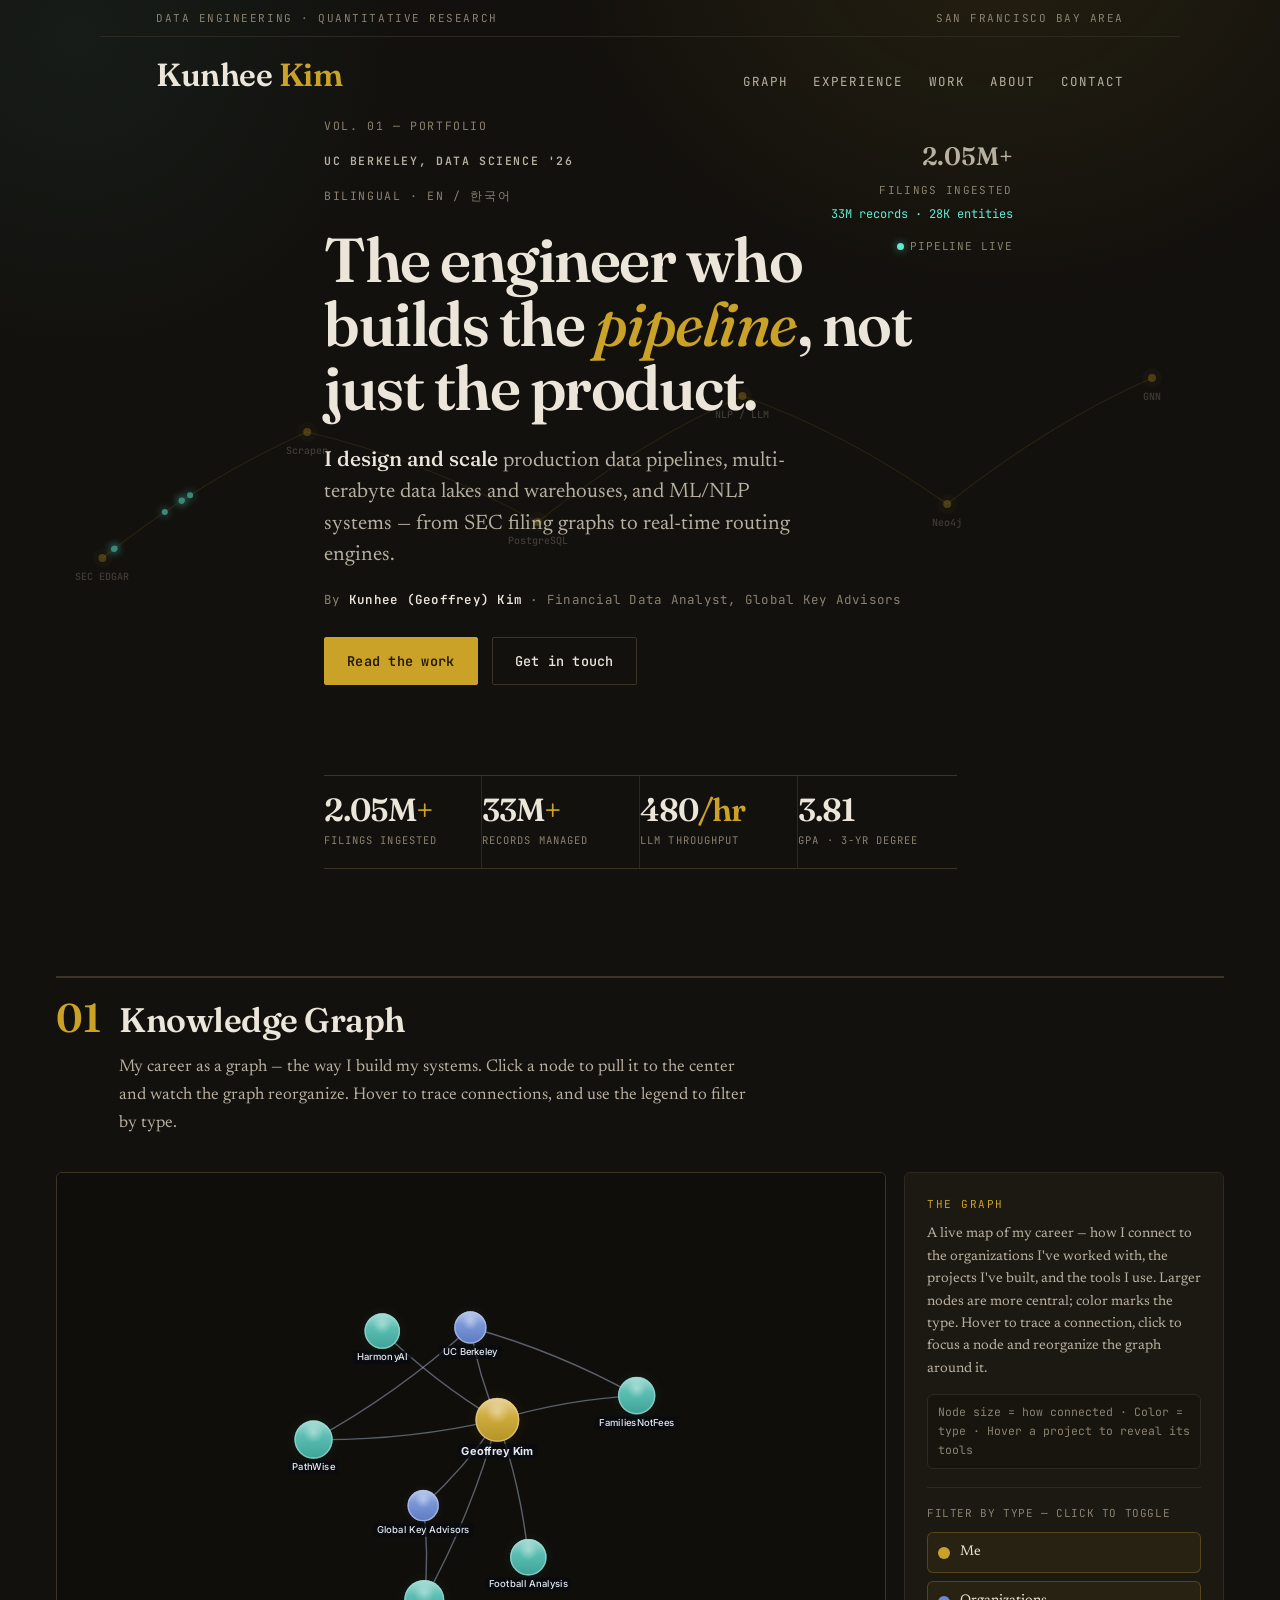
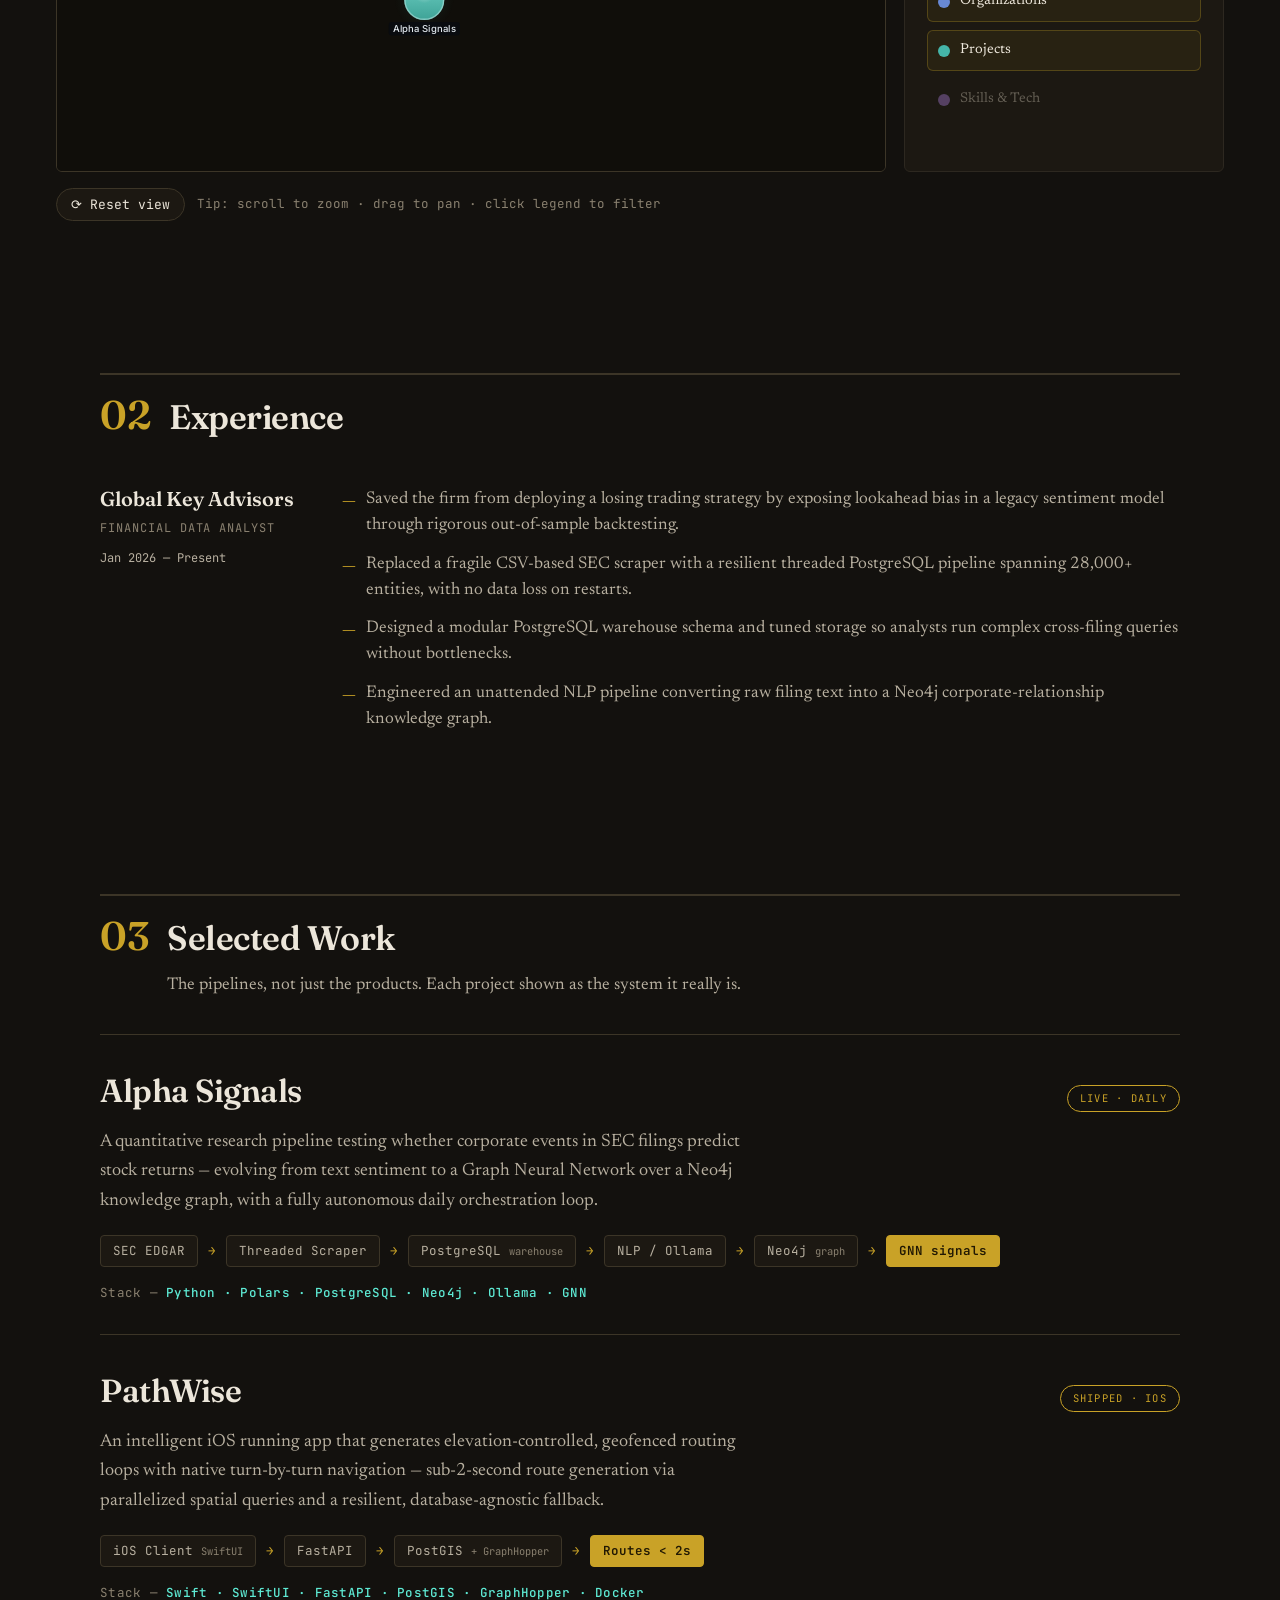
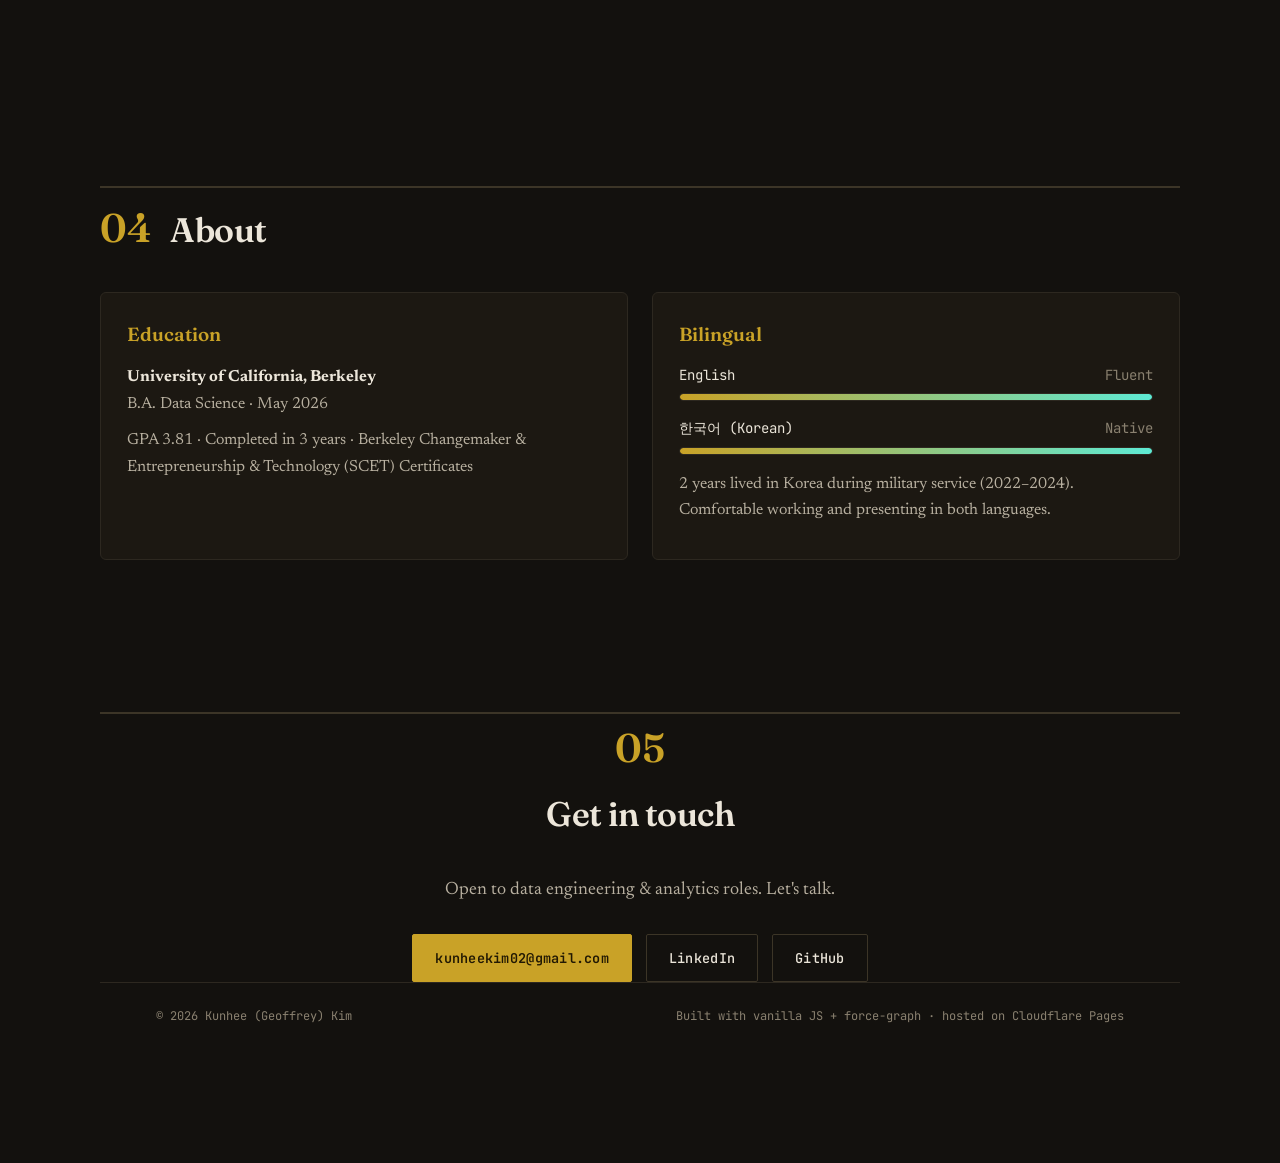
==== website/index.html @ 37deaaec "Fix hero fit, remove language toggle, enrich scroll motion. - Hero now clears the fixed nav (no clip" ====
<!DOCTYPE html>
<html lang="en">
<head>
  <meta charset="UTF-8">
  <meta name="viewport" content="width=device-width, initial-scale=1.0">
  <title>Kunhee (Geoffrey) Kim — Data Engineer</title>
  <meta name="description" content="Kunhee (Geoffrey) Kim — Data engineer building production pipelines, data lakes, warehouses, and ML/NLP systems. UC Berkeley Data Science.">
  <link rel="preconnect" href="https://fonts.googleapis.com">
  <link rel="preconnect" href="https://fonts.gstatic.com" crossorigin>
  <link href="https://fonts.googleapis.com/css2?family=Fraunces:ital,opsz,wght@0,9..144,400;0,9..144,500;0,9..144,600;0,9..144,700;1,9..144,500;1,9..144,600&family=Newsreader:opsz,wght@6..72,400;6..72,500&family=Inter:wght@400;500;600&family=JetBrains+Mono:wght@400;500;600;700&display=swap" rel="stylesheet">
  <link rel="stylesheet" href="styles.css?v=20260629k">
</head>
<body>

  <!-- ===== PRELOADER ===== -->
  <div class="preloader" id="preloader" aria-hidden="true">
    <div class="preloader-mask"></div>
    <div class="preloader-line"></div>
    <div class="preloader-logo">Kunhee <span class="g">Kim</span></div>
  </div>

  <!-- ===== NAV / MASTHEAD ===== -->
  <nav class="nav" id="nav">
    <div class="nav-top">
      <span data-i18n="mh_left">Data Engineering · Quantitative Research</span>
      <span data-i18n="mh_right">San Francisco Bay Area</span>
    </div>
    <div class="nav-mid">
      <a href="#top" class="nav-brand">Kunhee <span class="gold">Kim</span></a>
      <div class="nav-links">
        <a href="#graph">Graph</a>
        <a href="#experience">Experience</a>
        <a href="#projects">Work</a>
        <a href="#about">About</a>
        <a href="#contact">Contact</a>
      </div>
    </div>
  </nav>

  <!-- ===== HERO SPREAD ===== -->
  <header id="top" class="hero-spread">
    <canvas class="hero-canvas" id="pipeline-canvas" aria-hidden="true"></canvas>
    <div class="wrap hero-inner">
      <div class="hero-main">
        <p class="dateline">
          <span data-i18n="dl_vol">Vol. 01 — Portfolio</span>
          <b data-i18n="dl_school">UC Berkeley, Data Science '26</b>
          <span data-i18n="dl_bi">Bilingual · EN / 한국어</span>
        </p>
        <h1 class="headline" data-i18n-html="hero_headline">The engineer who builds the <em>pipeline</em>, not just the product.</h1>
        <p class="lede"><span class="first" data-i18n="lede_first">I design and scale</span> <span data-i18n="lede_rest">production data pipelines, multi-terabyte data lakes and warehouses, and ML/NLP systems — from SEC filing graphs to real-time routing engines.</span></p>
        <p class="byline">By <b>Kunhee (Geoffrey) Kim</b> · <span data-i18n="byline_role">Financial Data Analyst, Global Key Advisors</span></p>
        <div class="hero-cta">
          <a class="btn btn-primary" href="#graph" data-i18n="hero_explore">Read the work</a>
          <a class="btn btn-ghost" href="#contact" data-i18n="hero_contact">Get in touch</a>
        </div>
      </div>

      <aside class="hero-metric" aria-label="Key metric">
        <div class="hero-metric-val"><span class="stat-num" data-count="2050000">0</span><span>+</span></div>
        <div class="hero-metric-label" data-i18n="metric_label">Filings ingested</div>
        <div class="hero-metric-sub" data-i18n="metric_sub">33M records · 28K entities</div>
        <div class="hero-metric-live"><i></i> <span data-i18n="metric_live">Pipeline live</span></div>
      </aside>

      <div class="hero-bottom">
        <div class="figures">
          <div class="fig"><div class="fig-num">2.05M<span class="u">+</span></div><div class="fig-label" data-i18n="fig_filings">Filings ingested</div></div>
          <div class="fig"><div class="fig-num">33M<span class="u">+</span></div><div class="fig-label" data-i18n="fig_records">Records managed</div></div>
          <div class="fig"><div class="fig-num">480<span class="u">/hr</span></div><div class="fig-label" data-i18n="fig_llm">LLM throughput</div></div>
          <div class="fig"><div class="fig-num">3.81</div><div class="fig-label" data-i18n="fig_gpa">GPA · 3-yr degree</div></div>
        </div>
      </div>
    </div>
  </header>

  <!-- ===== KNOWLEDGE GRAPH ===== -->
  <section id="graph" class="graph-section">
    <div class="section-head reveal">
      <span class="section-num">01</span>
      <div>
        <h2 data-i18n="graph_title">Knowledge Graph</h2>
        <p class="section-sub" data-i18n="graph_sub">
          My career as a graph — the way I build my systems. Click a node to pull it to the center
          and watch the graph reorganize. Hover to trace connections, and use the legend to filter by type.
        </p>
      </div>
    </div>

    <div class="graph-wrap">
      <div class="graph-viewport" id="graph-viewport" data-lenis-prevent>
        <canvas id="graph-bg" aria-hidden="true"></canvas>
        <div id="graph-canvas"></div>
        <div id="graph-vignette" aria-hidden="true"></div>
      </div>

      <aside id="graph-panel" class="graph-panel">
        <div class="panel-default">
          <p class="panel-eyebrow" data-i18n="panel_eyebrow">THE GRAPH</p>
          <p class="panel-intro" data-i18n="panel_intro">
            A live map of my career — how I connect to the organizations I've worked with,
            the projects I've built, and the tools I use. Larger nodes are more central;
            color marks the type. Hover to trace a connection, click to focus a node and
            reorganize the graph around it.
          </p>
          <p class="panel-readkey" data-i18n="panel_readkey">Node size = how connected · Color = type · Hover a project to reveal its tools</p>
          <hr class="panel-divider" />
          <p class="legend-label" data-i18n="legend_filter">Filter by type — click to toggle</p>
          <ul class="legend" id="graph-legend">
            <li class="legend-item active" data-group="person" role="button" tabindex="0">
              <span class="dot dot-person"></span><span data-i18n="legend_me">Me</span>
            </li>
            <li class="legend-item active" data-group="org" role="button" tabindex="0">
              <span class="dot dot-org"></span><span data-i18n="legend_org">Organizations</span>
            </li>
            <li class="legend-item active" data-group="project" role="button" tabindex="0">
              <span class="dot dot-project"></span><span data-i18n="legend_project">Projects</span>
            </li>
            <li class="legend-item" data-group="skill" role="button" tabindex="0">
              <span class="dot dot-skill"></span><span data-i18n="legend_skill">Skills &amp; Tech</span>
            </li>
          </ul>
        </div>
        <div class="panel-detail" hidden>
          <span class="panel-tag" id="panel-tag"></span>
          <h3 id="panel-title"></h3>
          <p id="panel-desc"></p>
          <div id="panel-meta" class="panel-meta"></div>
          <div id="panel-links" class="panel-links"></div>
        </div>
      </aside>
    </div>
    <div class="graph-controls">
      <button id="graph-reset" class="chip" data-i18n="graph_reset">⟳ Reset view</button>
      <span class="graph-tip" data-i18n="graph_tip">Tip: scroll to zoom · drag to pan · click legend to filter</span>
    </div>
  </section>

  <!-- ===== EXPERIENCE ===== -->
  <section id="experience" class="section">
    <div class="section-head reveal">
      <span class="section-num">02</span>
      <div><h2 data-i18n="exp_title">Experience</h2></div>
    </div>
    <article class="entry reveal" data-reveal="right">
      <div class="entry-meta">
        <div class="org">Global Key Advisors</div>
        <div class="role" data-i18n="exp_role">Financial Data Analyst</div>
        <div class="date">Jan 2026 — Present</div>
      </div>
      <div class="entry-body">
        <ul>
          <li data-i18n="exp_b1">Saved the firm from deploying a losing trading strategy by exposing lookahead bias in a legacy sentiment model through rigorous out-of-sample backtesting.</li>
          <li data-i18n="exp_b2">Replaced a fragile CSV-based SEC scraper with a resilient threaded PostgreSQL pipeline spanning 28,000+ entities, with no data loss on restarts.</li>
          <li data-i18n="exp_b3">Designed a modular PostgreSQL warehouse schema and tuned storage so analysts run complex cross-filing queries without bottlenecks.</li>
          <li data-i18n="exp_b4">Engineered an unattended NLP pipeline converting raw filing text into a Neo4j corporate-relationship knowledge graph.</li>
        </ul>
      </div>
    </article>
  </section>

  <!-- ===== PROJECTS / DATA ARCHITECTURE ===== -->
  <section id="projects" class="section">
    <div class="section-head reveal">
      <span class="section-num">03</span>
      <div>
        <h2 data-i18n="proj_title">Selected Work</h2>
        <p class="section-sub" data-i18n="proj_sub">The pipelines, not just the products. Each project shown as the system it really is.</p>
      </div>
    </div>

    <article class="proj reveal">
      <div class="proj-top">
        <h3>Alpha Signals</h3>
        <span class="stamp" data-i18n="stamp_alpha">Live · Daily</span>
      </div>
      <p class="proj-blurb" data-i18n="proj_alpha">
        A quantitative research pipeline testing whether corporate events in SEC filings predict
        stock returns — evolving from text sentiment to a Graph Neural Network over a Neo4j
        knowledge graph, with a fully autonomous daily orchestration loop.
      </p>
      <div class="proj-flow" aria-label="Alpha Signals data pipeline">
        <span class="step">SEC EDGAR</span><span class="ar">→</span>
        <span class="step">Threaded Scraper</span><span class="ar">→</span>
        <span class="step">PostgreSQL <small>warehouse</small></span><span class="ar">→</span>
        <span class="step">NLP / Ollama</span><span class="ar">→</span>
        <span class="step">Neo4j <small>graph</small></span><span class="ar">→</span>
        <span class="step out">GNN signals</span>
      </div>
      <p class="proj-tags">Stack — <b>Python · Polars · PostgreSQL · Neo4j · Ollama · GNN</b></p>
    </article>

    <article class="proj reveal">
      <div class="proj-top">
        <h3>PathWise</h3>
        <span class="stamp" data-i18n="stamp_pathwise">Shipped · iOS</span>
      </div>
      <p class="proj-blurb" data-i18n="proj_pathwise">
        An intelligent iOS running app that generates elevation-controlled, geofenced routing
        loops with native turn-by-turn navigation — sub-2-second route generation via parallelized
        spatial queries and a resilient, database-agnostic fallback.
      </p>
      <div class="proj-flow" aria-label="PathWise data pipeline">
        <span class="step">iOS Client <small>SwiftUI</small></span><span class="ar">→</span>
        <span class="step">FastAPI</span><span class="ar">→</span>
        <span class="step">PostGIS <small>+ GraphHopper</small></span><span class="ar">→</span>
        <span class="step out">Routes &lt; 2s</span>
      </div>
      <p class="proj-tags">Stack — <b>Swift · SwiftUI · FastAPI · PostGIS · GraphHopper · Docker</b></p>
    </article>
  </section>

  <!-- ===== ABOUT / EDUCATION / BILINGUAL ===== -->
  <section id="about" class="section">
    <div class="section-head reveal">
      <span class="section-num">04</span>
      <div><h2 data-i18n="about_title">About</h2></div>
    </div>
    <div class="about-grid" data-stagger>
      <div class="about-block reveal" data-reveal="scale">
        <h3 data-i18n="about_edu">Education</h3>
        <p><strong>University of California, Berkeley</strong><br>
        <span data-i18n="about_degree">B.A. Data Science · May 2026</span></p>
        <p class="muted" data-i18n="about_edu_detail">GPA 3.81 · Completed in 3 years · Berkeley Changemaker &amp; Entrepreneurship &amp; Technology (SCET) Certificates</p>
      </div>
      <div class="about-block reveal" data-reveal="scale">
        <h3 data-i18n="about_lang">Bilingual</h3>
        <div class="lang-bars">
          <div class="lang-bar">
            <div class="lang-bar-head"><span>English</span><span class="muted" data-i18n="lang_fluent">Fluent</span></div>
            <div class="bar"><i style="width:100%"></i></div>
          </div>
          <div class="lang-bar">
            <div class="lang-bar-head"><span>한국어 (Korean)</span><span class="muted" data-i18n="lang_native">Native</span></div>
            <div class="bar"><i style="width:100%"></i></div>
          </div>
        </div>
        <p class="muted" data-i18n="about_lang_detail">2 years lived in Korea during military service (2022–2024). Comfortable working and presenting in both languages.</p>
      </div>
    </div>
  </section>

  <!-- ===== CONTACT ===== -->
  <section id="contact" class="section contact">
    <div class="section-head reveal">
      <span class="section-num">05</span>
      <div><h2 data-i18n="contact_title">Get in touch</h2></div>
    </div>
    <p class="contact-line reveal" data-i18n="contact_sub">Open to data engineering &amp; analytics roles. Let's talk.</p>
    <div class="contact-links reveal">
      <a class="btn btn-primary" href="mailto:kunheekim02@gmail.com">kunheekim02@gmail.com</a>
      <a class="btn btn-ghost" href="https://www.linkedin.com/in/kk02/" target="_blank" rel="noopener">LinkedIn</a>
      <a class="btn btn-ghost" href="https://github.com/kheekim02" target="_blank" rel="noopener">GitHub</a>
    </div>
    <footer class="footer">
      <span>© <span id="year"></span> Kunhee (Geoffrey) Kim</span>
      <span class="muted" data-i18n="footer_built">Built with vanilla JS + force-graph · hosted on Cloudflare Pages</span>
    </footer>
  </section>

  <script src="vendor/lenis.min.js?v=20260629k"></script>
  <script src="vendor/force-graph.min.js?v=20260629a"></script>
  <script src="enhance.js?v=20260629k"></script>
  <script src="app.js?v=20260629k"></script>
</body>
</html>
---- website/styles.css ----
/* ============================================================
   Kunhee (Geoffrey) Kim — portfolio
   "Ink on Slate" — warm dark + gold editorial theme
   ============================================================ */
:root {
  --bg: #13110e;            /* warm near-black */
  --bg-soft: #18150f;
  --bg-card: #1c1812;
  --bg-elev: #221d15;
  --border: #2d2820;
  --border-strong: #3c3527;
  --ink: #ece6da;           /* warm off-white */
  --ink-soft: #b8b0a0;
  --muted: #8a8170;
  --gold: #c9a227;          /* primary accent — matches graph "Me" node */
  --gold-soft: #e2bf4d;
  --teal: #5eead4;          /* secondary / data */
  --person: #c9a227;
  --org: #6889d4;
  --project: #45b5a8;
  --skill: #9a72c4;
  --radius: 6px;
  --display: "Fraunces", Georgia, "Times New Roman", serif;
  --serif: "Newsreader", Georgia, serif;
  --sans: "Inter", -apple-system, BlinkMacSystemFont, "Segoe UI", sans-serif;
  --mono: "JetBrains Mono", ui-monospace, SFMono-Regular, Menlo, monospace;
  --ease-out: cubic-bezier(.22, 1, .36, 1);
}

* { box-sizing: border-box; margin: 0; padding: 0; }
html { scroll-behavior: auto; }
body {
  background: var(--bg);
  color: var(--ink);
  font-family: var(--serif);
  font-size: 18px;
  line-height: 1.65;
  -webkit-font-smoothing: antialiased;
  overflow-x: hidden;
}
body::before {
  content: "";
  position: fixed;
  inset: 0;
  z-index: 0;
  pointer-events: none;
  background:
    radial-gradient(60vw 50vw at 78% -8%, rgba(201,162,39,0.10), transparent 60%),
    radial-gradient(46vw 46vw at 6% 4%, rgba(94,234,212,0.05), transparent 60%);
}
a { color: inherit; text-decoration: none; }
.muted { color: var(--muted); }
.gold { color: var(--gold); }
.wrap { position: relative; z-index: 1; max-width: 1080px; margin: 0 auto; padding: 0 clamp(20px, 5vw, 56px); }

/* ===== PRELOADER ===== */
.preloader {
  position: fixed; inset: 0; z-index: 9999;
  display: flex; align-items: center; justify-content: center;
  background: var(--bg);
  transition: visibility .4s, opacity .4s;
}
.preloader.done { visibility: hidden; opacity: 0; pointer-events: none; }
.preloader-mask {
  position: absolute; inset: 0;
  background: var(--bg);
  clip-path: var(--clip, inset(0 0 0 0));
  transition: clip-path 1s var(--ease-out);
}
.preloader-logo {
  position: relative; z-index: 2;
  font-family: var(--display); font-weight: 600;
  font-size: clamp(32px, 6vw, 52px); letter-spacing: -1px;
  opacity: 0; transform: translateY(12px);
  animation: logoIn .7s var(--ease-out) .15s forwards;
}
.preloader-logo .g { color: var(--gold); }
.preloader-line {
  position: absolute; z-index: 1;
  height: 2px; background: linear-gradient(90deg, transparent, var(--gold), transparent);
  width: 0; left: 50%; top: 50%; transform: translate(-50%, -50%);
  animation: lineDraw 1.1s var(--ease-out) .5s forwards;
}
@keyframes logoIn { to { opacity: 1; transform: translateY(0); } }
@keyframes lineDraw { to { width: min(420px, 70vw); } }
.preloader.phase-2 .preloader-mask { --clip: inset(45% 45% 45% 45% round 4px); }
.preloader.phase-3 .preloader-mask { --clip: inset(0 0 100% 0); }

/* ===== NAV / MASTHEAD ===== */
.nav {
  position: fixed; top: 0; left: 0; right: 0; z-index: 100;
  background: transparent;
  border-bottom: 1px solid transparent;
  transition: background .3s, border-color .3s;
}
.nav.scrolled {
  background: rgba(19,17,14,0.88);
  backdrop-filter: blur(12px);
  border-color: var(--border);
}
.nav-top {
  display: flex; align-items: center; justify-content: space-between;
  max-width: 1080px; margin: 0 auto; padding: 9px clamp(20px, 5vw, 56px);
  font-family: var(--mono); font-size: 11px; text-transform: uppercase;
  letter-spacing: 0.14em; color: var(--muted);
  border-bottom: 1px solid var(--border);
}
.nav-mid {
  display: flex; align-items: baseline; justify-content: space-between; gap: 20px;
  max-width: 1080px; margin: 0 auto; padding: 12px clamp(20px, 5vw, 56px);
}
.nav-brand { font-family: var(--display); font-weight: 600; font-size: clamp(22px, 3.5vw, 32px); letter-spacing: -0.5px; }
.nav-brand .gold { color: var(--gold); }
.nav-links { display: flex; gap: clamp(14px, 2vw, 26px); font-family: var(--mono); font-size: 12.5px; text-transform: uppercase; letter-spacing: 0.08em; }
.nav-links a { color: var(--ink-soft); padding-bottom: 2px; border-bottom: 1.5px solid transparent; transition: color .15s, border-color .15s; }
.nav-links a:hover { color: var(--gold); border-color: var(--gold); }
@media (max-width: 720px) { .nav-links, .nav-top { display: none; } }

/* ===== HERO SPREAD (100vh) ===== */
.hero-spread {
  position: relative;
  min-height: 100vh; min-height: 100dvh;
  display: flex; flex-direction: column;
  padding-top: clamp(104px, 13vh, 134px);
  overflow: hidden;
}
.hero-canvas { position: absolute; inset: 0; z-index: 0; opacity: 0.55; pointer-events: none; }
.hero-canvas::after {
  content: ""; position: absolute; inset: 0;
  background: linear-gradient(180deg, rgba(19,17,14,0.30) 0%, rgba(19,17,14,0.85) 72%, var(--bg) 100%);
}
.hero-inner {
  position: relative; z-index: 1;
  flex: 1; display: flex; flex-direction: column;
  padding-bottom: clamp(20px, 3.5vh, 44px);
  will-change: transform, opacity;
}
.hero-main { max-width: 100%; }
.hero-metric {
  position: absolute; top: 0; right: 0; text-align: right; max-width: 42%;
  opacity: 0; transform: translateY(16px);
  animation: heroIn .9s var(--ease-out) 1.4s forwards;
}
.hero-metric-val { font-family: var(--display); font-weight: 600; font-size: clamp(36px, 5vw, 56px); letter-spacing: -2px; line-height: 1; color: var(--gold); }
.hero-metric-val span { font-size: 0.45em; color: var(--ink-soft); letter-spacing: 0; }
.hero-metric-label { font-family: var(--mono); font-size: 11px; text-transform: uppercase; letter-spacing: 0.12em; color: var(--muted); margin-top: 8px; }
.hero-metric-sub { font-family: var(--mono); font-size: 12px; color: var(--teal); margin-top: 6px; }
.hero-metric-live { display: inline-flex; align-items: center; gap: 6px; margin-top: 12px; font-family: var(--mono); font-size: 11px; color: var(--muted); text-transform: uppercase; letter-spacing: 0.08em; }
.hero-metric-live i { width: 7px; height: 7px; border-radius: 50%; background: var(--teal); box-shadow: 0 0 8px rgba(94,234,212,0.6); animation: livePulse 2s ease infinite; }
@keyframes livePulse { 50% { opacity: 0.4; } }
@keyframes heroIn { to { opacity: 1; transform: translateY(0); } }

.dateline { font-family: var(--mono); font-size: 11.5px; text-transform: uppercase; letter-spacing: 0.14em; color: var(--muted); margin-bottom: clamp(14px, 2.4vh, 22px); display: flex; gap: 16px; flex-wrap: wrap; max-width: 56%; opacity: 0; animation: heroIn .8s var(--ease-out) 1.2s forwards; }
.dateline b { color: var(--ink-soft); font-weight: 600; }
.headline { font-family: var(--display); font-weight: 600; font-size: clamp(34px, 5.6vw, 62px); line-height: 1.04; letter-spacing: -1.5px; max-width: 15ch; opacity: 0; transform: translateY(20px); animation: heroIn 1s var(--ease-out) 1.25s forwards; }
.headline em { font-style: italic; color: var(--gold); font-weight: 500; }
.lede { margin-top: clamp(16px, 2.4vh, 26px); font-size: clamp(16px, 1.9vw, 21px); line-height: 1.5; max-width: 40ch; color: var(--ink-soft); opacity: 0; animation: heroIn .9s var(--ease-out) 1.35s forwards; }
.lede .first { font-family: var(--display); font-weight: 500; color: var(--ink); }
.byline { margin-top: clamp(14px, 2vh, 22px); font-family: var(--mono); font-size: 12.5px; color: var(--muted); letter-spacing: 0.02em; opacity: 0; animation: heroIn .8s var(--ease-out) 1.45s forwards; }
.byline b { color: var(--ink); font-weight: 600; }
.hero-cta { display: flex; gap: 14px; margin-top: clamp(18px, 3vh, 30px); flex-wrap: wrap; opacity: 0; animation: heroIn .8s var(--ease-out) 1.55s forwards; }

.btn { font-family: var(--mono); font-size: 13.5px; font-weight: 500; padding: 12px 22px; cursor: pointer; border: 1.5px solid var(--border-strong); transition: transform .2s var(--ease-out), background .18s, border-color .18s, color .18s; display: inline-block; letter-spacing: 0.02em; border-radius: 2px; }
.btn-primary { background: var(--gold); color: #211803; border-color: var(--gold); font-weight: 600; }
.btn-primary:hover { background: var(--gold-soft); border-color: var(--gold-soft); transform: translateY(-2px); }
.btn-ghost { color: var(--ink); }
.btn-ghost:hover { border-color: var(--gold); color: var(--gold); transform: translateY(-2px); }

.hero-bottom { margin-top: auto; padding-top: clamp(20px, 4vh, 40px); opacity: 0; animation: heroIn .9s var(--ease-out) 1.65s forwards; }
.figures { display: grid; grid-template-columns: repeat(4, 1fr); border-top: 1px solid var(--border-strong); border-bottom: 1px solid var(--border-strong); }
.fig { padding: 18px 18px 18px 0; border-right: 1px solid var(--border); }
.fig:last-child { border-right: 0; }
.fig-num { font-family: var(--display); font-weight: 600; font-size: clamp(22px, 3vw, 32px); letter-spacing: -1px; line-height: 1; }
.fig-num .u { color: var(--gold); }
.fig-label { font-family: var(--mono); font-size: 10.5px; text-transform: uppercase; letter-spacing: 0.1em; color: var(--muted); margin-top: 6px; }
@media (max-width: 860px) {
  .hero-metric { position: static; text-align: left; max-width: 100%; margin-top: 18px; }
  .hero-main { order: -1; }
}
@media (max-width: 760px) { .figures { grid-template-columns: 1fr 1fr; } .fig:nth-child(2) { border-right: 0; } .fig { padding-right: 12px; } }
/* Short viewports: guarantee the hero (incl. CTAs) fits without scrolling. */
@media (max-height: 760px) {
  .headline { font-size: clamp(30px, 4.6vw, 46px); }
  .lede { font-size: clamp(15px, 1.6vw, 18px); -webkit-line-clamp: 3; }
  .hero-bottom { display: none; }
}

/* ===== SECTIONS ===== */
.section, .graph-section {
  position: relative; z-index: 1;
  padding: clamp(40px, 6vw, 76px) 0;
  max-width: 1080px; margin: 0 auto;
}
.graph-section { max-width: 1280px; padding-left: clamp(20px, 5vw, 56px); padding-right: clamp(20px, 5vw, 56px); }
.section-head {
  display: grid; grid-template-columns: auto 1fr; gap: 18px; align-items: baseline;
  border-top: 2px solid var(--border-strong); padding-top: 14px; margin-bottom: 34px;
}
.section-num { font-family: var(--display); font-weight: 600; font-size: clamp(28px, 4vw, 40px); color: var(--gold); line-height: 1; }
.section-head h2 { font-family: var(--display); font-weight: 600; font-size: clamp(24px, 4vw, 34px); letter-spacing: -0.5px; }
.section-sub { font-family: var(--serif); color: var(--ink-soft); margin-top: 6px; font-size: 17px; max-width: 640px; }

/* reveal-on-scroll — fade + directional / scale, with optional stagger delay */
.reveal {
  opacity: 0; transform: translateY(30px);
  transition: opacity .85s var(--ease-out), transform .85s var(--ease-out);
  transition-delay: var(--reveal-delay, 0s);
  will-change: opacity, transform;
}
.reveal[data-reveal="left"]  { transform: translateX(-46px); }
.reveal[data-reveal="right"] { transform: translateX(46px); }
.reveal[data-reveal="scale"] { transform: scale(.9); }
.reveal[data-reveal="up"]    { transform: translateY(44px); }
.reveal.visible { opacity: 1; transform: none; }
@media (prefers-reduced-motion: reduce) {
  .reveal { opacity: 1 !important; transform: none !important; }
}

/* ===== GRAPH ===== */
.graph-wrap { display: grid; grid-template-columns: 1fr 320px; gap: 18px; height: 600px; }
.graph-viewport { position: relative; border: 1px solid var(--border-strong); border-radius: var(--radius); overflow: hidden; height: 100%; min-height: 0; }
#graph-bg {
  position: absolute; inset: 0; width: 100%; height: 100%;
  pointer-events: none; z-index: 0;
  background-image: radial-gradient(rgba(201,162,39,0.06) 1px, transparent 1px);
  background-size: 26px 26px;
}
#graph-canvas { position: relative; z-index: 1; background: #100e0a; border: none; border-radius: 0; overflow: hidden; cursor: grab; height: 100%; }
#graph-vignette {
  position: absolute; inset: 0; pointer-events: none; z-index: 2; opacity: 0;
  transition: opacity 0.5s ease;
  background: radial-gradient(ellipse 90% 80% at 50% 50%, transparent 50%, rgba(0,0,0,0.4) 100%);
}
.graph-viewport.is-focused #graph-vignette { opacity: 1; }
#graph-canvas:active { cursor: grabbing; }
.graph-panel { background: var(--bg-card); border: 1px solid var(--border); border-radius: var(--radius); padding: 22px; overflow-y: auto; }
.panel-eyebrow { font-family: var(--mono); font-size: 11px; letter-spacing: 1.5px; color: var(--gold); margin-bottom: 10px; }
.panel-intro { font-size: 14px; line-height: 1.6; color: var(--ink-soft); margin-bottom: 14px; }
.panel-readkey { font-family: var(--mono); font-size: 11.5px; color: var(--muted); padding: 8px 10px; background: var(--bg-soft); border: 1px solid var(--border); border-radius: 6px; margin-bottom: 18px; }
.panel-divider { border: 0; border-top: 1px solid var(--border); margin: 16px 0; }
.legend-label { font-family: var(--mono); font-size: 11px; color: var(--muted); text-transform: uppercase; letter-spacing: 0.6px; margin-bottom: 10px; }
.legend { list-style: none; display: flex; flex-direction: column; gap: 8px; }
.legend-item { display: flex; align-items: center; gap: 10px; font-size: 14px; color: var(--ink-soft); padding: 8px 10px; border-radius: 6px; border: 1px solid transparent; cursor: pointer; transition: background .15s, border-color .15s, opacity .15s; user-select: none; }
.legend-item:hover { background: var(--bg-soft); border-color: var(--border); }
.legend-item.active { color: var(--ink); background: rgba(201,162,39,0.07); border-color: rgba(201,162,39,0.28); }
.legend-item:not(.active) { opacity: 0.45; }
.legend-item:focus-visible { outline: 2px solid var(--gold); outline-offset: 2px; }
.dot { width: 12px; height: 12px; border-radius: 50%; flex: none; }
.dot-person { background: var(--person); }
.dot-org { background: var(--org); }
.dot-project { background: var(--project); }
.dot-skill { background: var(--skill); }

.panel-tag { font-family: var(--mono); font-size: 11px; text-transform: uppercase; letter-spacing: 1px; padding: 3px 10px; border-radius: 999px; display: inline-block; margin-bottom: 12px; }
.panel-detail h3 { font-family: var(--display); font-weight: 600; font-size: 22px; margin-bottom: 10px; }
.panel-detail p { color: var(--ink-soft); font-size: 14.5px; }
.panel-meta { margin-top: 14px; display: flex; flex-wrap: wrap; gap: 6px; }
.panel-meta span { font-family: var(--mono); font-size: 12px; background: var(--bg-soft); border: 1px solid var(--border); padding: 4px 9px; border-radius: 5px; color: var(--gold); }
.panel-links { margin-top: 16px; }
.panel-links a { color: var(--teal); font-family: var(--mono); font-size: 13px; }

.graph-controls { display: flex; align-items: center; gap: 12px; margin-top: 16px; flex-wrap: wrap; }
.chip { font-family: var(--mono); font-size: 13px; background: var(--bg-card); border: 1px solid var(--border-strong); color: var(--ink); padding: 7px 14px; border-radius: 999px; cursor: pointer; transition: border-color .18s, background .18s; }
.chip:hover { border-color: var(--gold); }
.graph-tip { font-size: 12.5px; color: var(--muted); font-family: var(--mono); flex: 1; min-width: 200px; }
.graph-fallback { display: flex; flex-direction: column; align-items: center; justify-content: center; height: 100%; gap: 6px; text-align: center; padding: 24px; color: var(--muted); font-size: 14px; }
@media (max-width: 820px) {
  .graph-wrap { grid-template-columns: 1fr; height: auto; }
  .graph-viewport, #graph-canvas { height: 440px; }
  .graph-panel { max-height: 300px; }
}

/* ===== EXPERIENCE ===== */
.entry { display: grid; grid-template-columns: 210px 1fr; gap: 32px; padding: 8px 0; }
.entry-meta .org { font-family: var(--display); font-weight: 600; font-size: 20px; line-height: 1.2; }
.entry-meta .role { font-family: var(--mono); font-size: 12px; color: var(--muted); text-transform: uppercase; letter-spacing: 0.08em; margin-top: 8px; }
.entry-meta .date { font-family: var(--mono); font-size: 12px; color: var(--ink-soft); margin-top: 10px; }
.entry-body ul { list-style: none; display: flex; flex-direction: column; gap: 12px; }
.entry-body li { position: relative; padding-left: 24px; color: var(--ink-soft); font-size: 17px; line-height: 1.55; }
.entry-body li::before { content: "—"; position: absolute; left: 0; color: var(--gold); font-family: var(--display); }
@media (max-width: 720px) { .entry { grid-template-columns: 1fr; gap: 14px; } }

/* ===== PROJECTS ===== */
.proj { border-top: 1px solid var(--border-strong); padding: 30px 0; }
.proj-top { display: grid; grid-template-columns: 1fr auto; gap: 16px; align-items: baseline; }
.proj-top h3 { font-family: var(--display); font-weight: 600; font-size: clamp(24px, 3.5vw, 32px); letter-spacing: -0.5px; }
.stamp { font-family: var(--mono); font-size: 10.5px; text-transform: uppercase; letter-spacing: 0.12em; color: var(--gold); border: 1px solid var(--gold); border-radius: 999px; padding: 4px 12px; white-space: nowrap; }
.proj-blurb { font-size: 18px; color: var(--ink-soft); max-width: 64ch; margin-top: 10px; }
.proj-flow { font-family: var(--mono); font-size: 12.5px; color: var(--ink-soft); margin-top: 18px; display: flex; flex-wrap: wrap; align-items: center; gap: 10px; }
.proj-flow .step { background: var(--bg-card); border: 1px solid var(--border-strong); padding: 7px 12px; border-radius: 4px; line-height: 1.3; transition: border-color .2s, transform .2s var(--ease-out); }
.proj-flow .step:hover { border-color: var(--gold); transform: translateY(-2px); }
.proj-flow .step small { color: var(--muted); }
.proj-flow .step.out { background: var(--gold); color: #211803; border-color: var(--gold); font-weight: 600; }
.proj-flow .step.out small { color: #4a3a10; }
.proj-flow .ar { color: var(--gold); }
.proj-tags { margin-top: 16px; font-family: var(--mono); font-size: 12.5px; color: var(--muted); letter-spacing: 0.02em; }
.proj-tags b { color: var(--teal); font-weight: 500; }

/* ===== ABOUT ===== */
.about-grid { display: grid; grid-template-columns: 1fr 1fr; gap: 24px; }
.about-block { background: var(--bg-card); border: 1px solid var(--border); border-radius: var(--radius); padding: 26px; }
.about-block h3 { font-family: var(--display); font-weight: 600; font-size: 19px; margin-bottom: 14px; color: var(--gold); }
.about-block p { margin-bottom: 10px; color: var(--ink-soft); font-size: 16px; }
.about-block p strong { color: var(--ink); }
.lang-bars { display: flex; flex-direction: column; gap: 16px; margin-bottom: 16px; }
.lang-bar-head { display: flex; justify-content: space-between; font-size: 14px; margin-bottom: 6px; font-family: var(--mono); }
.bar { height: 8px; background: var(--bg-soft); border-radius: 999px; overflow: hidden; border: 1px solid var(--border); }
.bar i { display: block; height: 100%; background: linear-gradient(90deg, var(--gold), var(--teal)); border-radius: 999px; }
@media (max-width: 680px) { .about-grid { grid-template-columns: 1fr; } }

/* ===== CONTACT ===== */
.contact { text-align: center; }
.contact .section-head { grid-template-columns: 1fr; justify-items: center; text-align: center; }
.contact .section-head h2 { justify-content: center; display: flex; gap: 14px; }
.contact-line { color: var(--ink-soft); margin: 8px 0 28px; font-size: 18px; }
.contact-links { display: flex; gap: 14px; justify-content: center; flex-wrap: wrap; }
.footer { max-width: 1080px; margin: 0 auto; padding: 24px clamp(20px, 5vw, 56px) 60px; border-top: 1px solid var(--border); display: flex; justify-content: space-between; gap: 12px; flex-wrap: wrap; font-family: var(--mono); font-size: 12px; color: var(--muted); }

@media (prefers-reduced-motion: reduce) {
  .preloader { display: none !important; }
  .nav { transform: none !important; }
  .headline, .lede, .byline, .dateline, .hero-cta, .hero-metric, .hero-bottom, .reveal {
    opacity: 1 !important; transform: none !important; animation: none !important;
  }
}
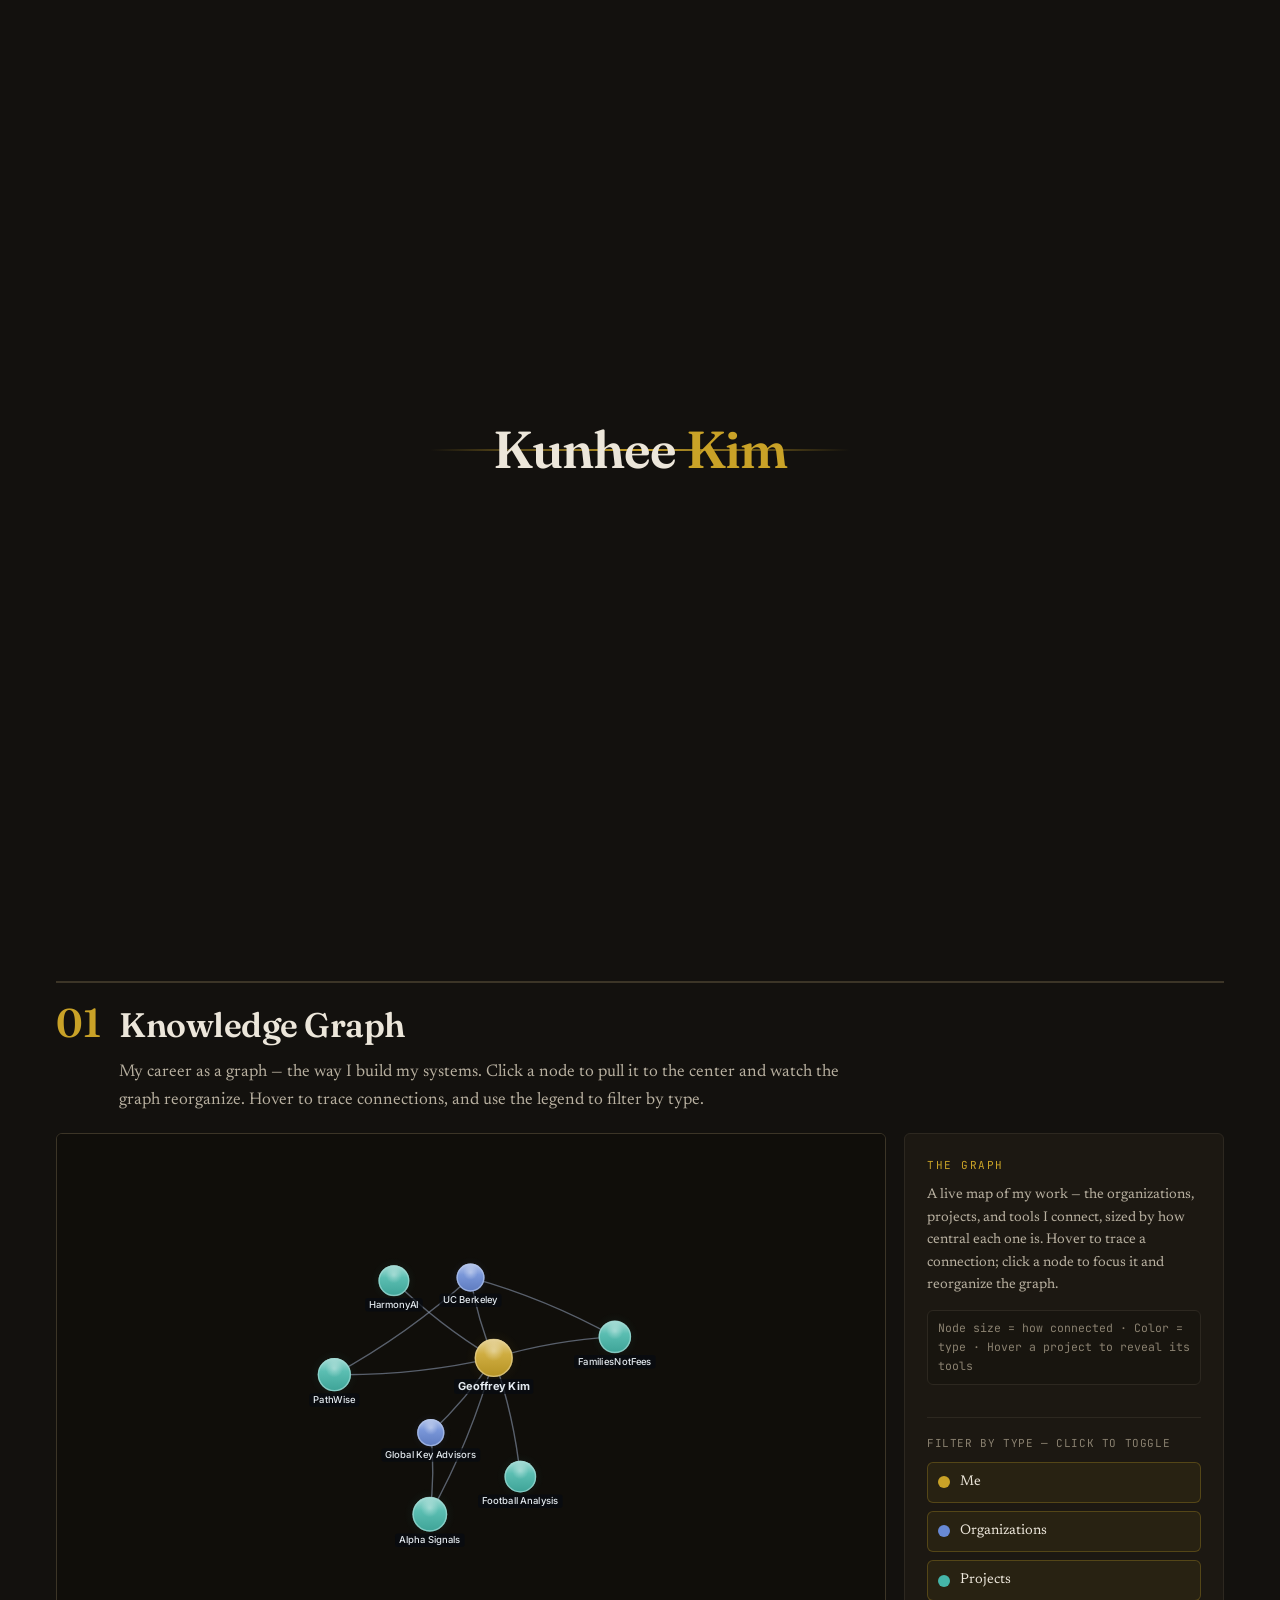
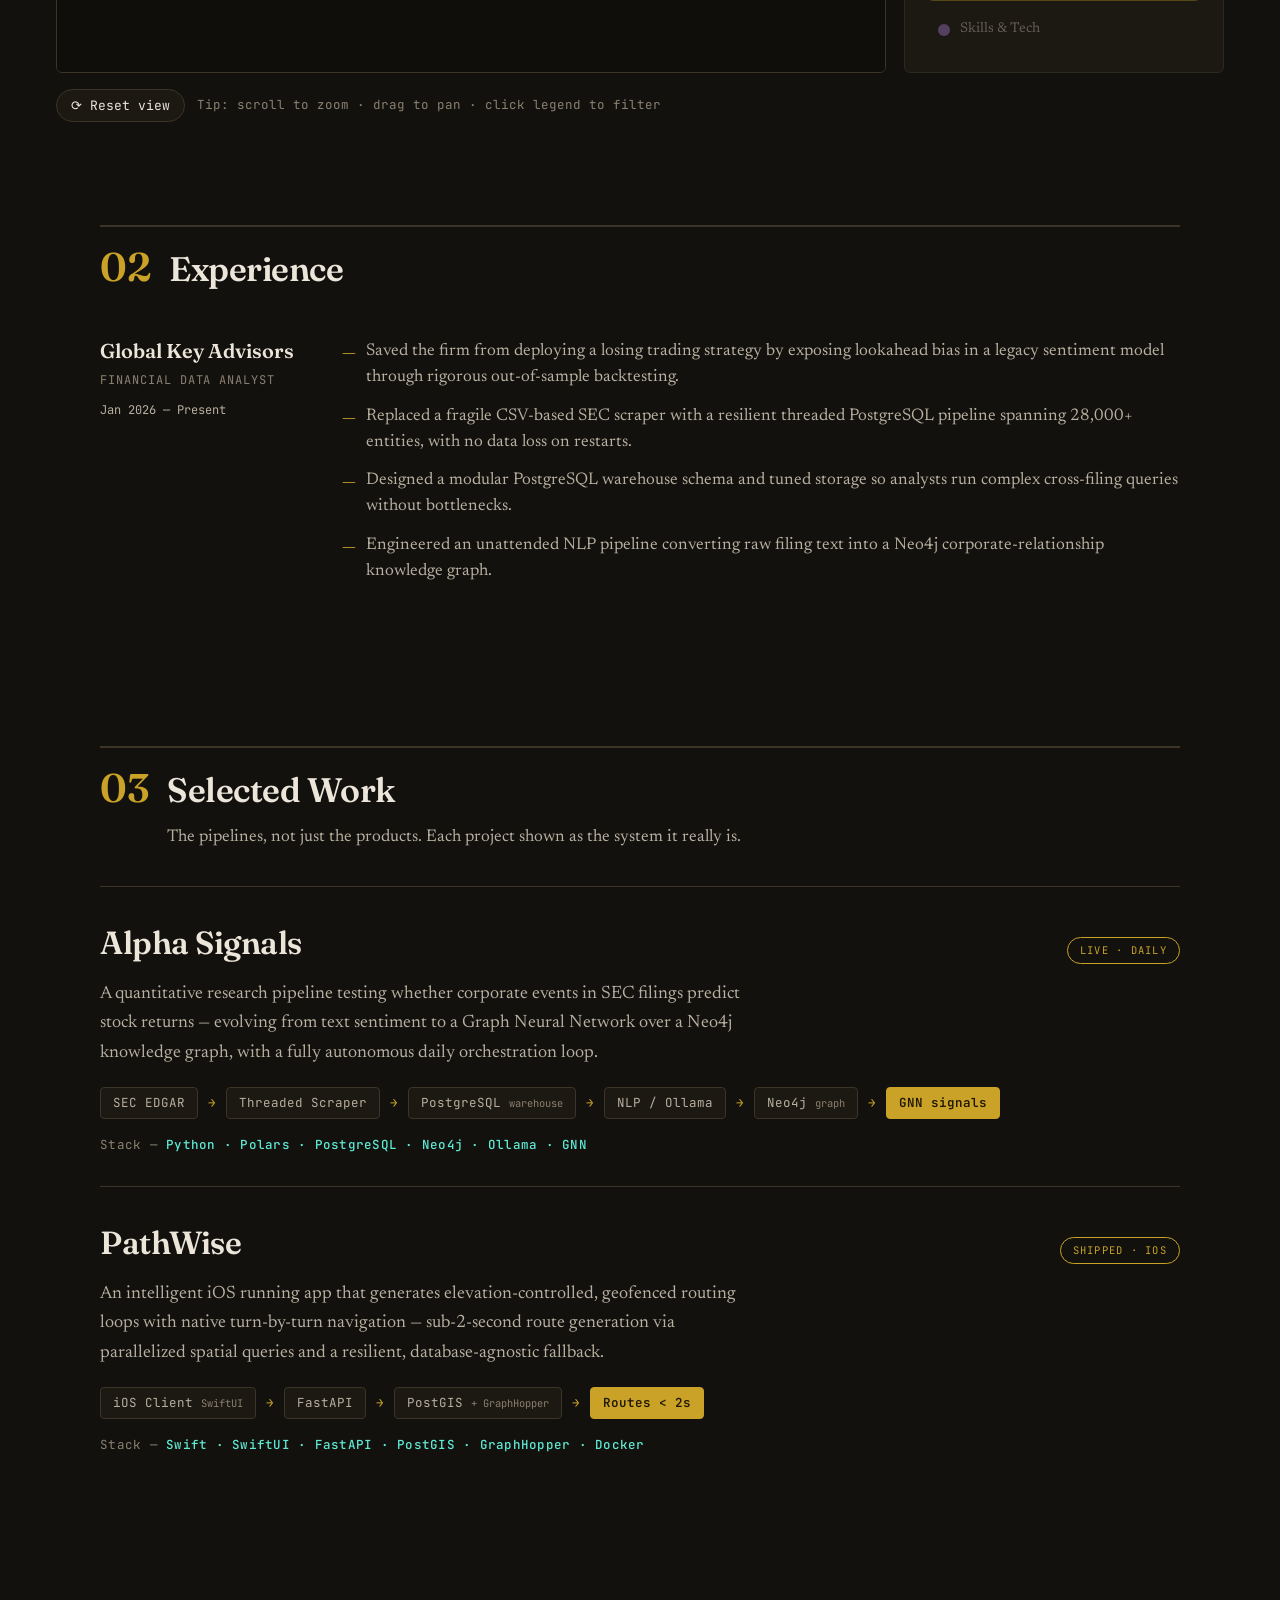
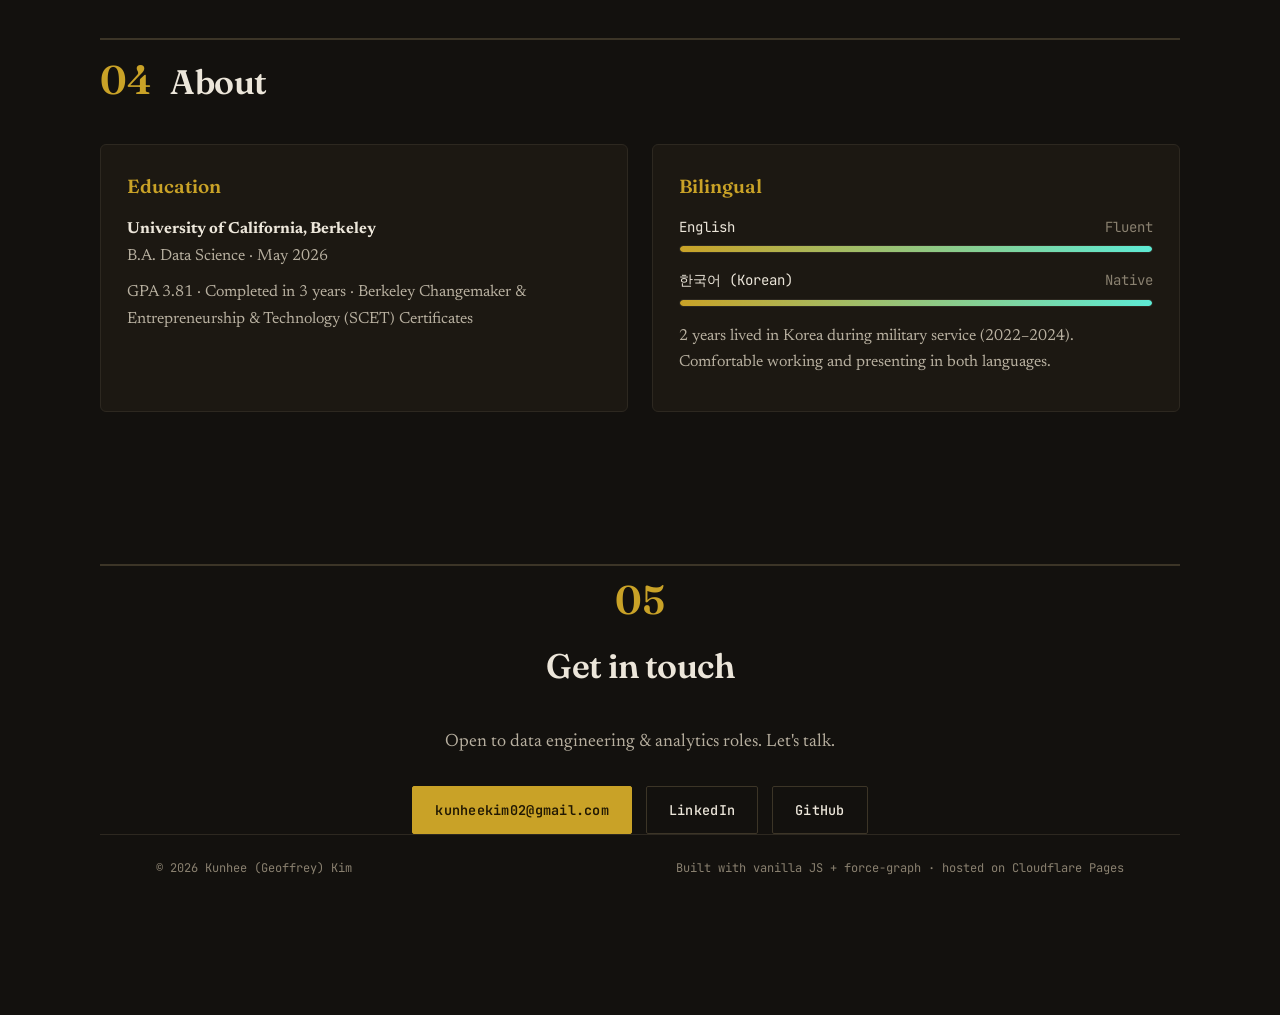
==== commit 9f9e8cbe: "Fit the knowledge graph section to one viewport on nav click. Size the graph to available screen hei" ====
--- a/website/index.html
+++ b/website/index.html
@@ -8,7 +8,7 @@
   <link rel="preconnect" href="https://fonts.googleapis.com">
   <link rel="preconnect" href="https://fonts.gstatic.com" crossorigin>
   <link href="https://fonts.googleapis.com/css2?family=Fraunces:ital,opsz,wght@0,9..144,400;0,9..144,500;0,9..144,600;0,9..144,700;1,9..144,500;1,9..144,600&family=Newsreader:opsz,wght@6..72,400;6..72,500&family=Inter:wght@400;500;600&family=JetBrains+Mono:wght@400;500;600;700&display=swap" rel="stylesheet">
-  <link rel="stylesheet" href="styles.css?v=20260629k">
+  <link rel="stylesheet" href="styles.css?v=20260629l">
 </head>
 <body>
 
@@ -96,16 +96,18 @@
 
       <aside id="graph-panel" class="graph-panel">
         <div class="panel-default">
-          <p class="panel-eyebrow" data-i18n="panel_eyebrow">THE GRAPH</p>
-          <p class="panel-intro" data-i18n="panel_intro">
-            A live map of my career — how I connect to the organizations I've worked with,
-            the projects I've built, and the tools I use. Larger nodes are more central;
-            color marks the type. Hover to trace a connection, click to focus a node and
-            reorganize the graph around it.
-          </p>
-          <p class="panel-readkey" data-i18n="panel_readkey">Node size = how connected · Color = type · Hover a project to reveal its tools</p>
+          <div class="panel-scroll">
+            <p class="panel-eyebrow">THE GRAPH</p>
+            <p class="panel-intro">
+              A live map of my work — the organizations, projects, and tools I connect,
+              sized by how central each one is. Hover to trace a connection; click a node
+              to focus it and reorganize the graph.
+            </p>
+            <p class="panel-readkey">Node size = how connected · Color = type · Hover a project to reveal its tools</p>
+          </div>
+          <div class="panel-pin">
           <hr class="panel-divider" />
-          <p class="legend-label" data-i18n="legend_filter">Filter by type — click to toggle</p>
+          <p class="legend-label">Filter by type — click to toggle</p>
           <ul class="legend" id="graph-legend">
             <li class="legend-item active" data-group="person" role="button" tabindex="0">
               <span class="dot dot-person"></span><span data-i18n="legend_me">Me</span>
@@ -120,6 +122,7 @@
               <span class="dot dot-skill"></span><span data-i18n="legend_skill">Skills &amp; Tech</span>
             </li>
           </ul>
+          </div>
         </div>
         <div class="panel-detail" hidden>
           <span class="panel-tag" id="panel-tag"></span>
@@ -258,9 +261,9 @@
     </footer>
   </section>
 
-  <script src="vendor/lenis.min.js?v=20260629k"></script>
+  <script src="vendor/lenis.min.js?v=20260629l"></script>
   <script src="vendor/force-graph.min.js?v=20260629a"></script>
-  <script src="enhance.js?v=20260629k"></script>
-  <script src="app.js?v=20260629k"></script>
+  <script src="enhance.js?v=20260629l"></script>
+  <script src="app.js?v=20260629l"></script>
 </body>
 </html>
--- a/website/styles.css
+++ b/website/styles.css
@@ -191,7 +191,15 @@
   padding: clamp(40px, 6vw, 76px) 0;
   max-width: 1080px; margin: 0 auto;
 }
-.graph-section { max-width: 1280px; padding-left: clamp(20px, 5vw, 56px); padding-right: clamp(20px, 5vw, 56px); }
+/* The graph is sized to fit one screen when reached from the nav: tighter
+   vertical padding, and the graph height fills the space left after the
+   heading and controls. */
+.graph-section {
+  max-width: 1280px;
+  padding: clamp(76px, 9vh, 104px) clamp(20px, 5vw, 56px) clamp(18px, 3vh, 36px);
+}
+.graph-section .section-head { margin-bottom: clamp(12px, 2vh, 24px); }
+.graph-section .section-sub { max-width: 760px; }
 .section-head {
   display: grid; grid-template-columns: auto 1fr; gap: 18px; align-items: baseline;
   border-top: 2px solid var(--border-strong); padding-top: 14px; margin-bottom: 34px;
@@ -217,7 +225,7 @@
 }
 
 /* ===== GRAPH ===== */
-.graph-wrap { display: grid; grid-template-columns: 1fr 320px; gap: 18px; height: 600px; }
+.graph-wrap { display: grid; grid-template-columns: 1fr 320px; gap: 18px; height: clamp(300px, calc(100vh - 360px), 600px); }
 .graph-viewport { position: relative; border: 1px solid var(--border-strong); border-radius: var(--radius); overflow: hidden; height: 100%; min-height: 0; }
 #graph-bg {
   position: absolute; inset: 0; width: 100%; height: 100%;
@@ -233,7 +241,13 @@
 }
 .graph-viewport.is-focused #graph-vignette { opacity: 1; }
 #graph-canvas:active { cursor: grabbing; }
-.graph-panel { background: var(--bg-card); border: 1px solid var(--border); border-radius: var(--radius); padding: 22px; overflow-y: auto; }
+.graph-panel { background: var(--bg-card); border: 1px solid var(--border); border-radius: var(--radius); padding: 22px; overflow: hidden; display: flex; flex-direction: column; min-height: 0; }
+/* intro text scrolls if the panel is short; the legend filters stay pinned
+   and always visible so the whole graph + its controls fit one screen */
+.panel-default { display: flex; flex-direction: column; min-height: 0; flex: 1 1 auto; }
+.panel-scroll { overflow-y: auto; min-height: 0; flex: 1 1 auto; }
+.panel-pin { flex: none; }
+.panel-detail { overflow-y: auto; min-height: 0; flex: 1 1 auto; }
 .panel-eyebrow { font-family: var(--mono); font-size: 11px; letter-spacing: 1.5px; color: var(--gold); margin-bottom: 10px; }
 .panel-intro { font-size: 14px; line-height: 1.6; color: var(--ink-soft); margin-bottom: 14px; }
 .panel-readkey { font-family: var(--mono); font-size: 11.5px; color: var(--muted); padding: 8px 10px; background: var(--bg-soft); border: 1px solid var(--border); border-radius: 6px; margin-bottom: 18px; }
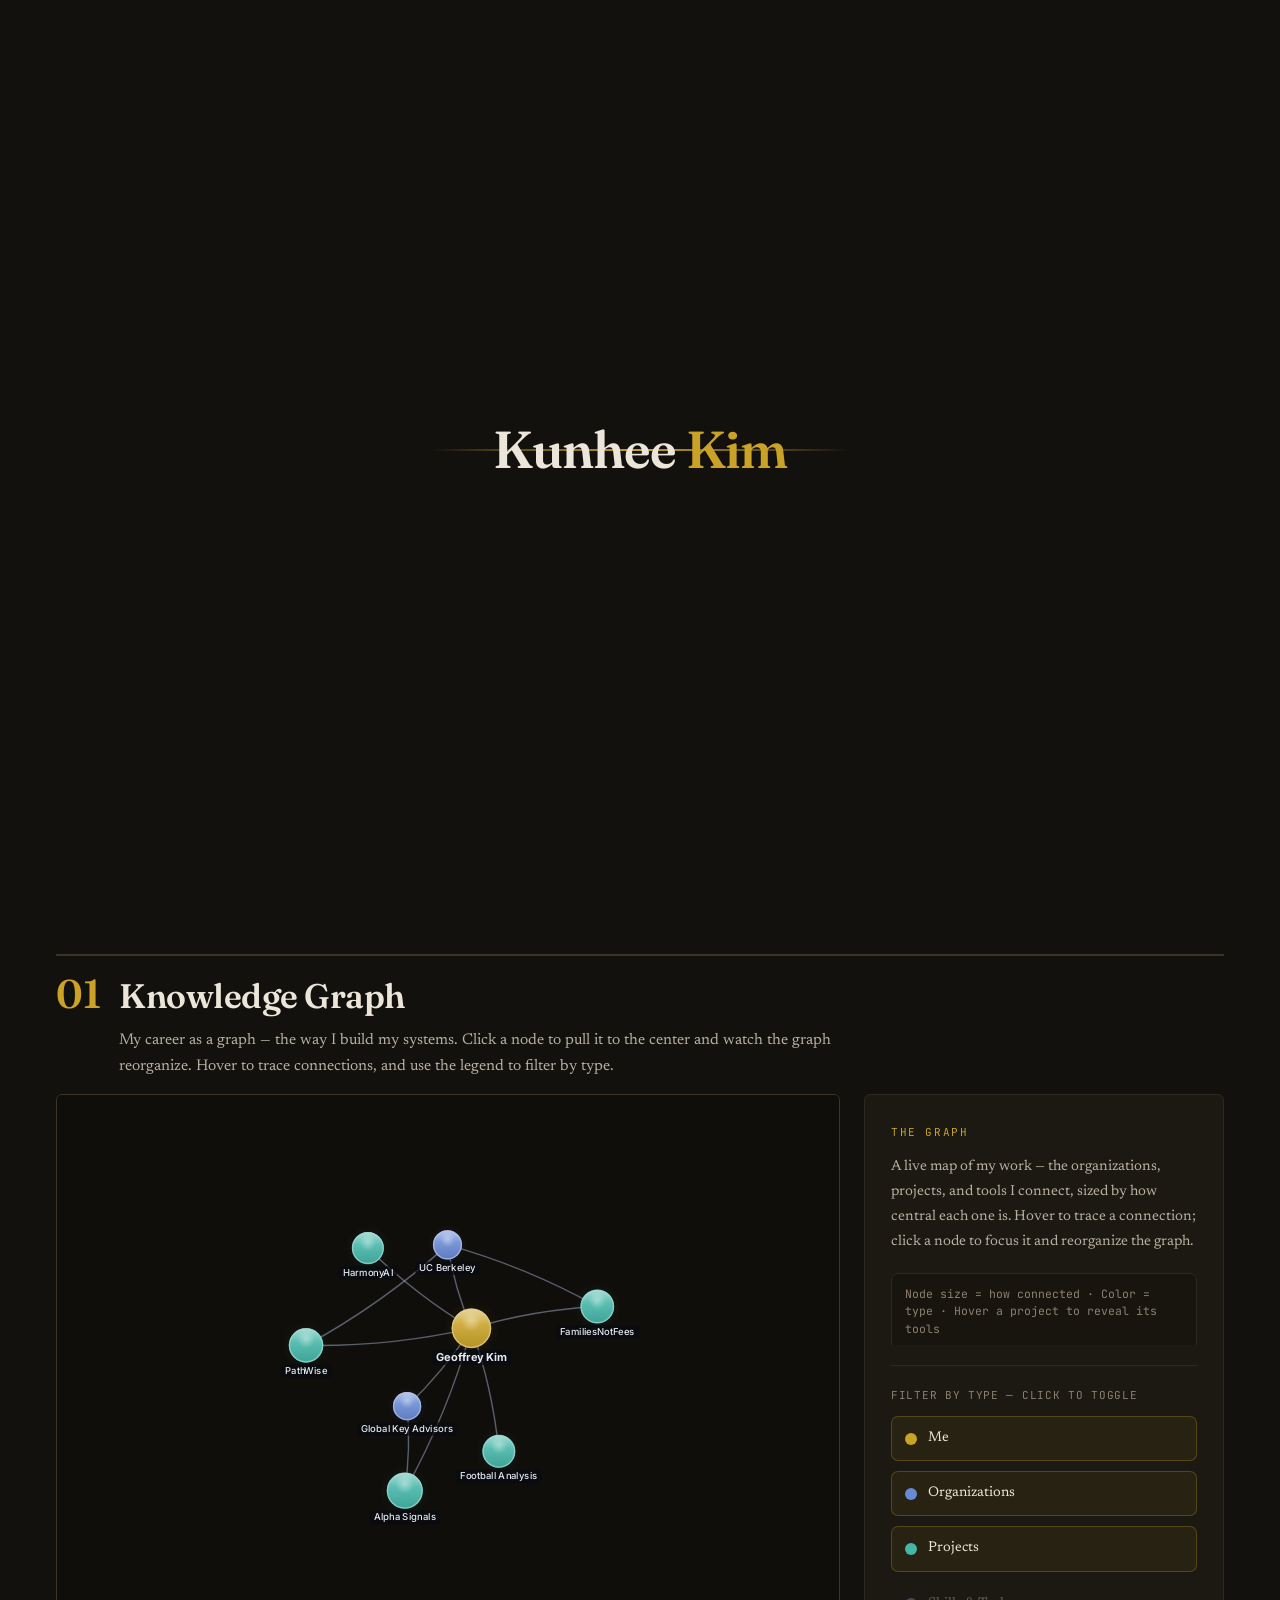
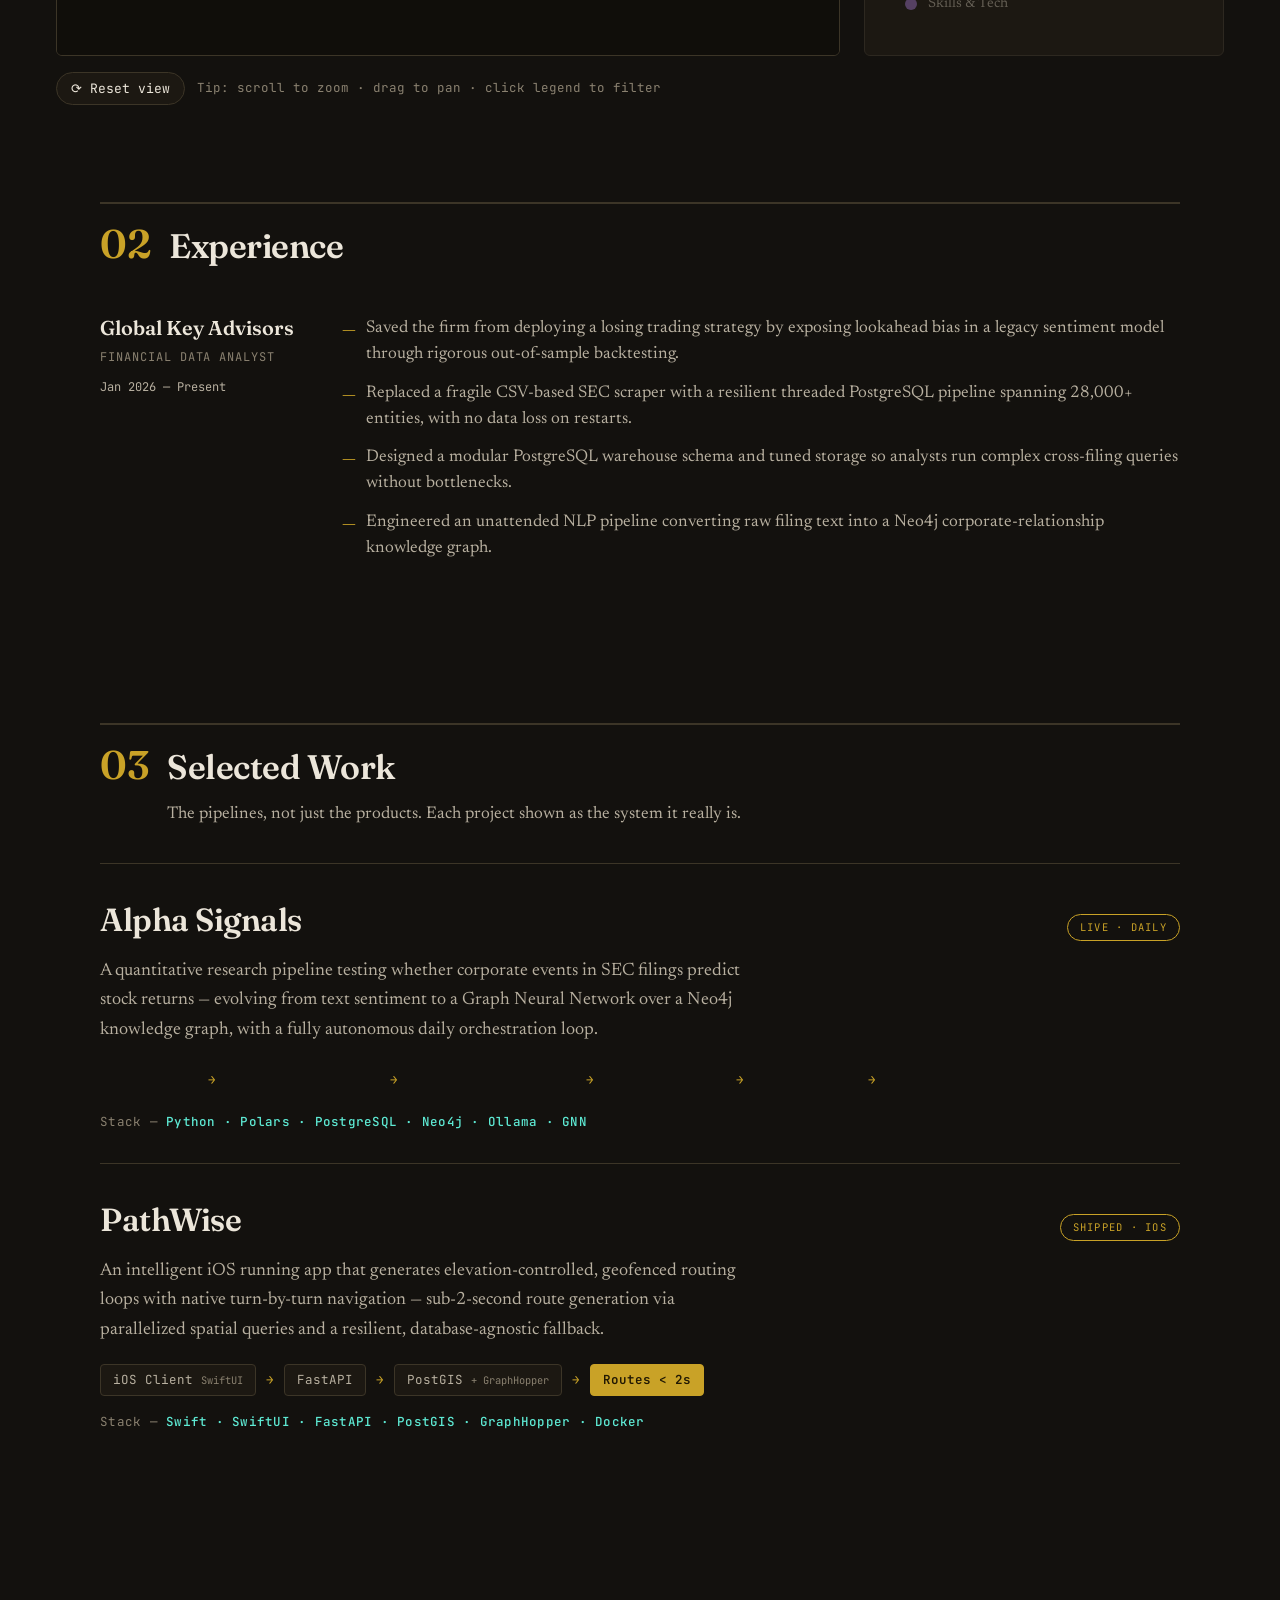
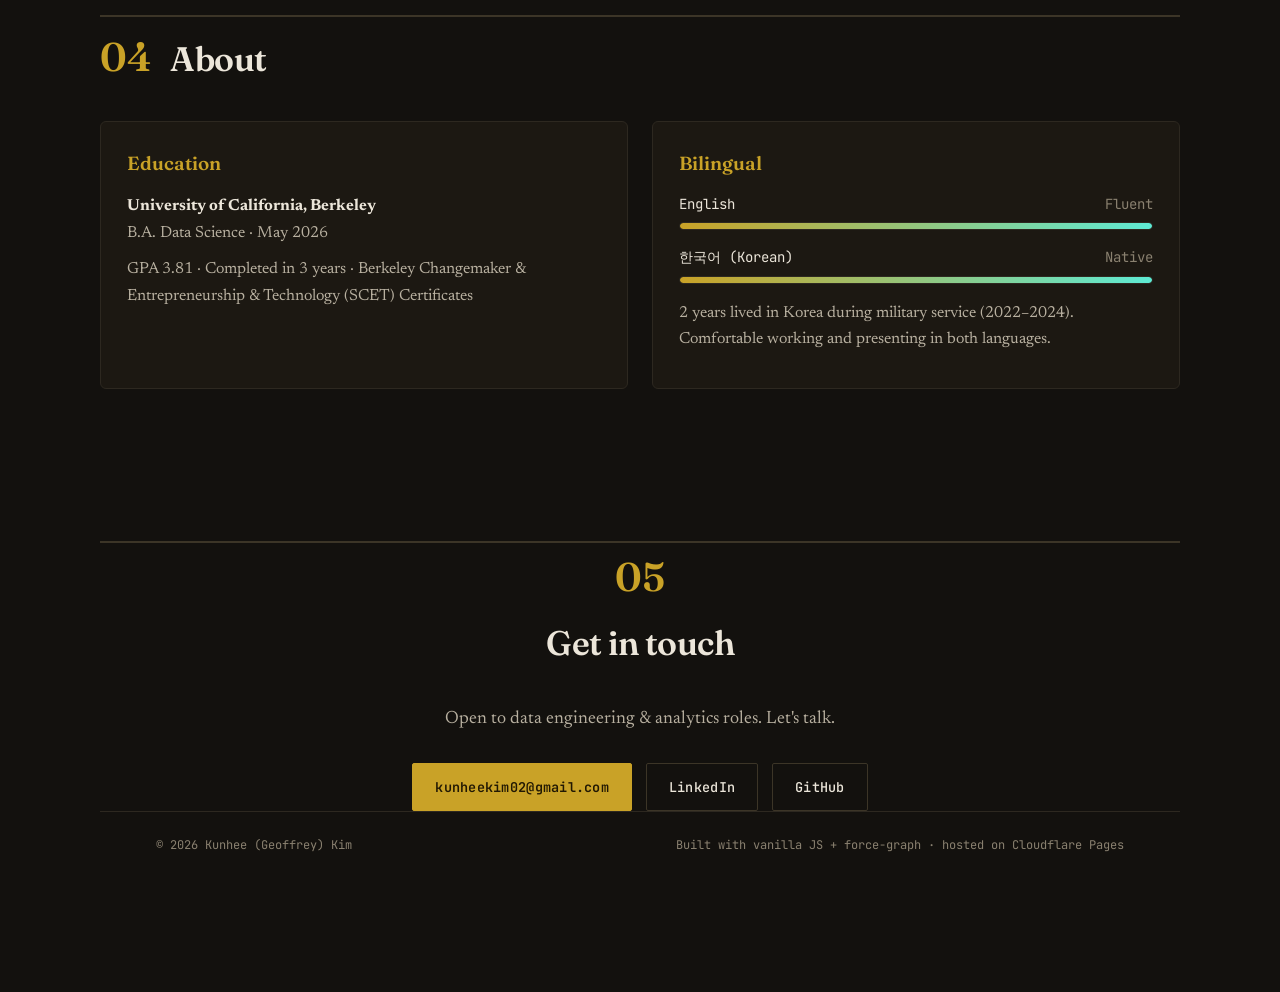
==== commit d8e563c7: "Raise graph to eye line, fill width on focus, open up sidebar. Trim section padding so the graph sit" ====
--- a/website/index.html
+++ b/website/index.html
@@ -8,7 +8,7 @@
   <link rel="preconnect" href="https://fonts.googleapis.com">
   <link rel="preconnect" href="https://fonts.gstatic.com" crossorigin>
   <link href="https://fonts.googleapis.com/css2?family=Fraunces:ital,opsz,wght@0,9..144,400;0,9..144,500;0,9..144,600;0,9..144,700;1,9..144,500;1,9..144,600&family=Newsreader:opsz,wght@6..72,400;6..72,500&family=Inter:wght@400;500;600&family=JetBrains+Mono:wght@400;500;600;700&display=swap" rel="stylesheet">
-  <link rel="stylesheet" href="styles.css?v=20260629l">
+  <link rel="stylesheet" href="styles.css?v=20260629m">
 </head>
 <body>
 
@@ -261,9 +261,9 @@
     </footer>
   </section>
 
-  <script src="vendor/lenis.min.js?v=20260629l"></script>
+  <script src="vendor/lenis.min.js?v=20260629m"></script>
   <script src="vendor/force-graph.min.js?v=20260629a"></script>
-  <script src="enhance.js?v=20260629l"></script>
-  <script src="app.js?v=20260629l"></script>
+  <script src="enhance.js?v=20260629m"></script>
+  <script src="app.js?v=20260629m"></script>
 </body>
 </html>
--- a/website/styles.css
+++ b/website/styles.css
@@ -195,11 +195,11 @@
    vertical padding, and the graph height fills the space left after the
    heading and controls. */
 .graph-section {
-  max-width: 1280px;
-  padding: clamp(76px, 9vh, 104px) clamp(20px, 5vw, 56px) clamp(18px, 3vh, 36px);
-}
-.graph-section .section-head { margin-bottom: clamp(12px, 2vh, 24px); }
-.graph-section .section-sub { max-width: 760px; }
+  max-width: 1320px;
+  padding: clamp(54px, 6vh, 80px) clamp(20px, 5vw, 56px) clamp(14px, 2.4vh, 26px);
+}
+.graph-section .section-head { margin-bottom: clamp(10px, 1.6vh, 18px); padding-top: 12px; }
+.graph-section .section-sub { max-width: 720px; font-size: 15.5px; margin-top: 4px; }
 .section-head {
   display: grid; grid-template-columns: auto 1fr; gap: 18px; align-items: baseline;
   border-top: 2px solid var(--border-strong); padding-top: 14px; margin-bottom: 34px;
@@ -225,7 +225,7 @@
 }
 
 /* ===== GRAPH ===== */
-.graph-wrap { display: grid; grid-template-columns: 1fr 320px; gap: 18px; height: clamp(300px, calc(100vh - 360px), 600px); }
+.graph-wrap { display: grid; grid-template-columns: 1fr 360px; gap: 24px; height: clamp(320px, calc(100vh - 338px), 640px); }
 .graph-viewport { position: relative; border: 1px solid var(--border-strong); border-radius: var(--radius); overflow: hidden; height: 100%; min-height: 0; }
 #graph-bg {
   position: absolute; inset: 0; width: 100%; height: 100%;
@@ -241,20 +241,20 @@
 }
 .graph-viewport.is-focused #graph-vignette { opacity: 1; }
 #graph-canvas:active { cursor: grabbing; }
-.graph-panel { background: var(--bg-card); border: 1px solid var(--border); border-radius: var(--radius); padding: 22px; overflow: hidden; display: flex; flex-direction: column; min-height: 0; }
+.graph-panel { background: var(--bg-card); border: 1px solid var(--border); border-radius: var(--radius); padding: 28px 26px; overflow: hidden; display: flex; flex-direction: column; min-height: 0; }
 /* intro text scrolls if the panel is short; the legend filters stay pinned
    and always visible so the whole graph + its controls fit one screen */
 .panel-default { display: flex; flex-direction: column; min-height: 0; flex: 1 1 auto; }
 .panel-scroll { overflow-y: auto; min-height: 0; flex: 1 1 auto; }
 .panel-pin { flex: none; }
 .panel-detail { overflow-y: auto; min-height: 0; flex: 1 1 auto; }
-.panel-eyebrow { font-family: var(--mono); font-size: 11px; letter-spacing: 1.5px; color: var(--gold); margin-bottom: 10px; }
-.panel-intro { font-size: 14px; line-height: 1.6; color: var(--ink-soft); margin-bottom: 14px; }
-.panel-readkey { font-family: var(--mono); font-size: 11.5px; color: var(--muted); padding: 8px 10px; background: var(--bg-soft); border: 1px solid var(--border); border-radius: 6px; margin-bottom: 18px; }
-.panel-divider { border: 0; border-top: 1px solid var(--border); margin: 16px 0; }
-.legend-label { font-family: var(--mono); font-size: 11px; color: var(--muted); text-transform: uppercase; letter-spacing: 0.6px; margin-bottom: 10px; }
-.legend { list-style: none; display: flex; flex-direction: column; gap: 8px; }
-.legend-item { display: flex; align-items: center; gap: 10px; font-size: 14px; color: var(--ink-soft); padding: 8px 10px; border-radius: 6px; border: 1px solid transparent; cursor: pointer; transition: background .15s, border-color .15s, opacity .15s; user-select: none; }
+.panel-eyebrow { font-family: var(--mono); font-size: 11px; letter-spacing: 1.6px; color: var(--gold); margin-bottom: 14px; }
+.panel-intro { font-size: 14.5px; line-height: 1.72; color: var(--ink-soft); margin-bottom: 18px; }
+.panel-readkey { font-family: var(--mono); font-size: 11.5px; line-height: 1.55; color: var(--muted); padding: 11px 13px; background: var(--bg-soft); border: 1px solid var(--border); border-radius: 7px; margin-bottom: 6px; }
+.panel-divider { border: 0; border-top: 1px solid var(--border); margin: 20px 0; }
+.legend-label { font-family: var(--mono); font-size: 11px; color: var(--muted); text-transform: uppercase; letter-spacing: 0.7px; margin-bottom: 12px; }
+.legend { list-style: none; display: flex; flex-direction: column; gap: 10px; }
+.legend-item { display: flex; align-items: center; gap: 11px; font-size: 14px; color: var(--ink-soft); padding: 10px 13px; border-radius: 7px; border: 1px solid transparent; cursor: pointer; transition: background .15s, border-color .15s, opacity .15s; user-select: none; }
 .legend-item:hover { background: var(--bg-soft); border-color: var(--border); }
 .legend-item.active { color: var(--ink); background: rgba(201,162,39,0.07); border-color: rgba(201,162,39,0.28); }
 .legend-item:not(.active) { opacity: 0.45; }
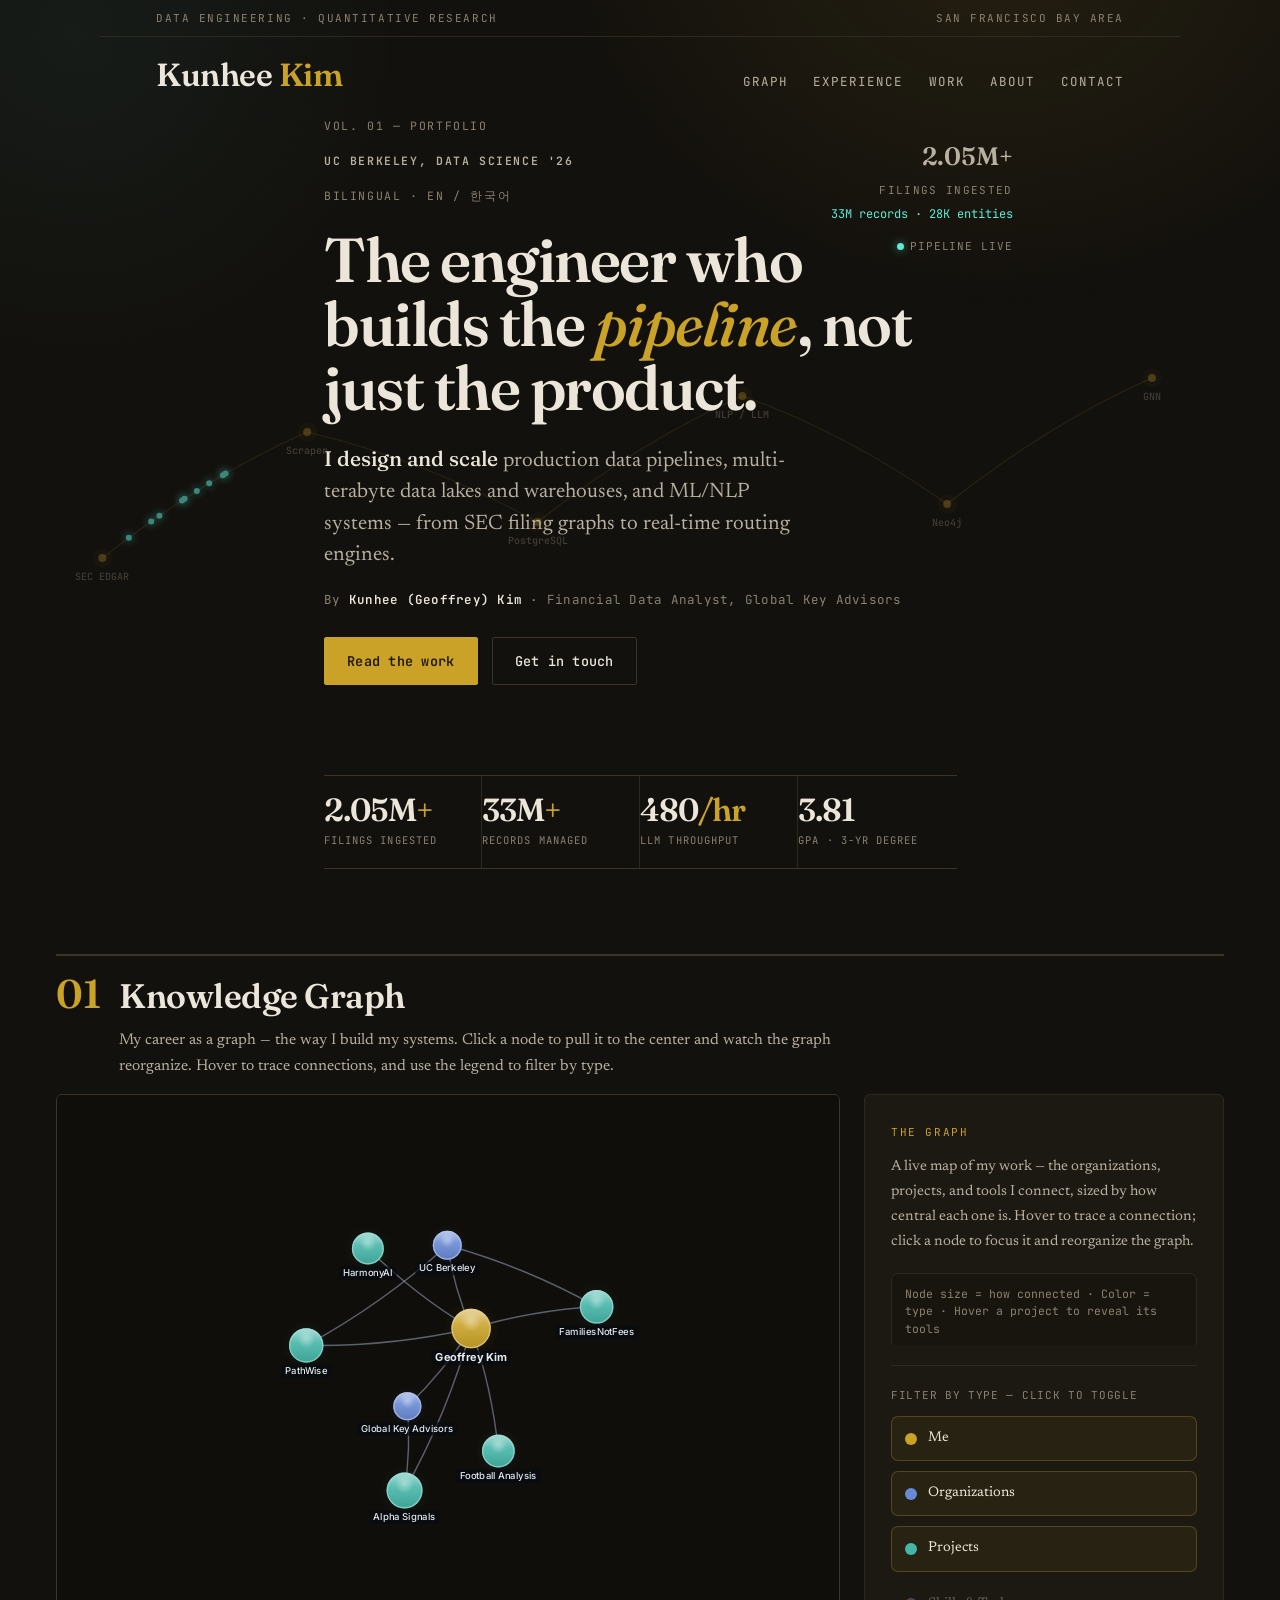
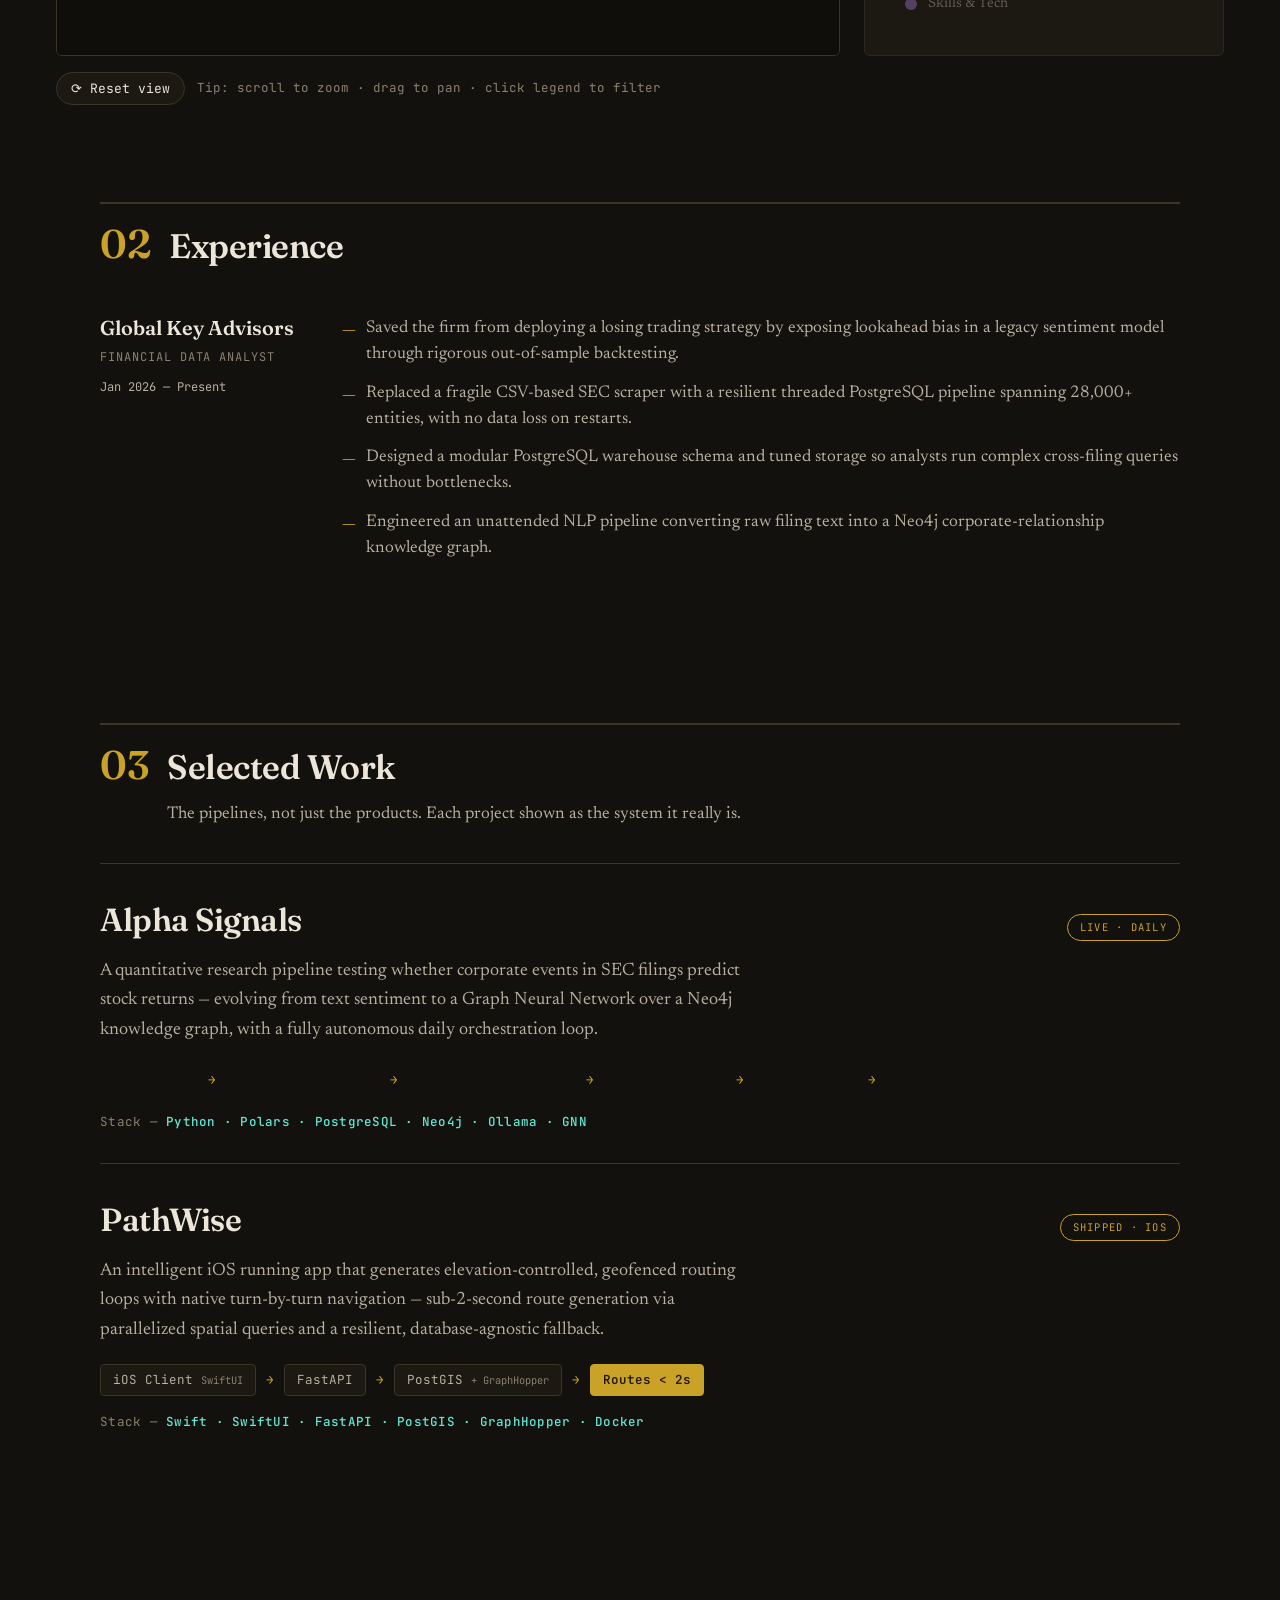
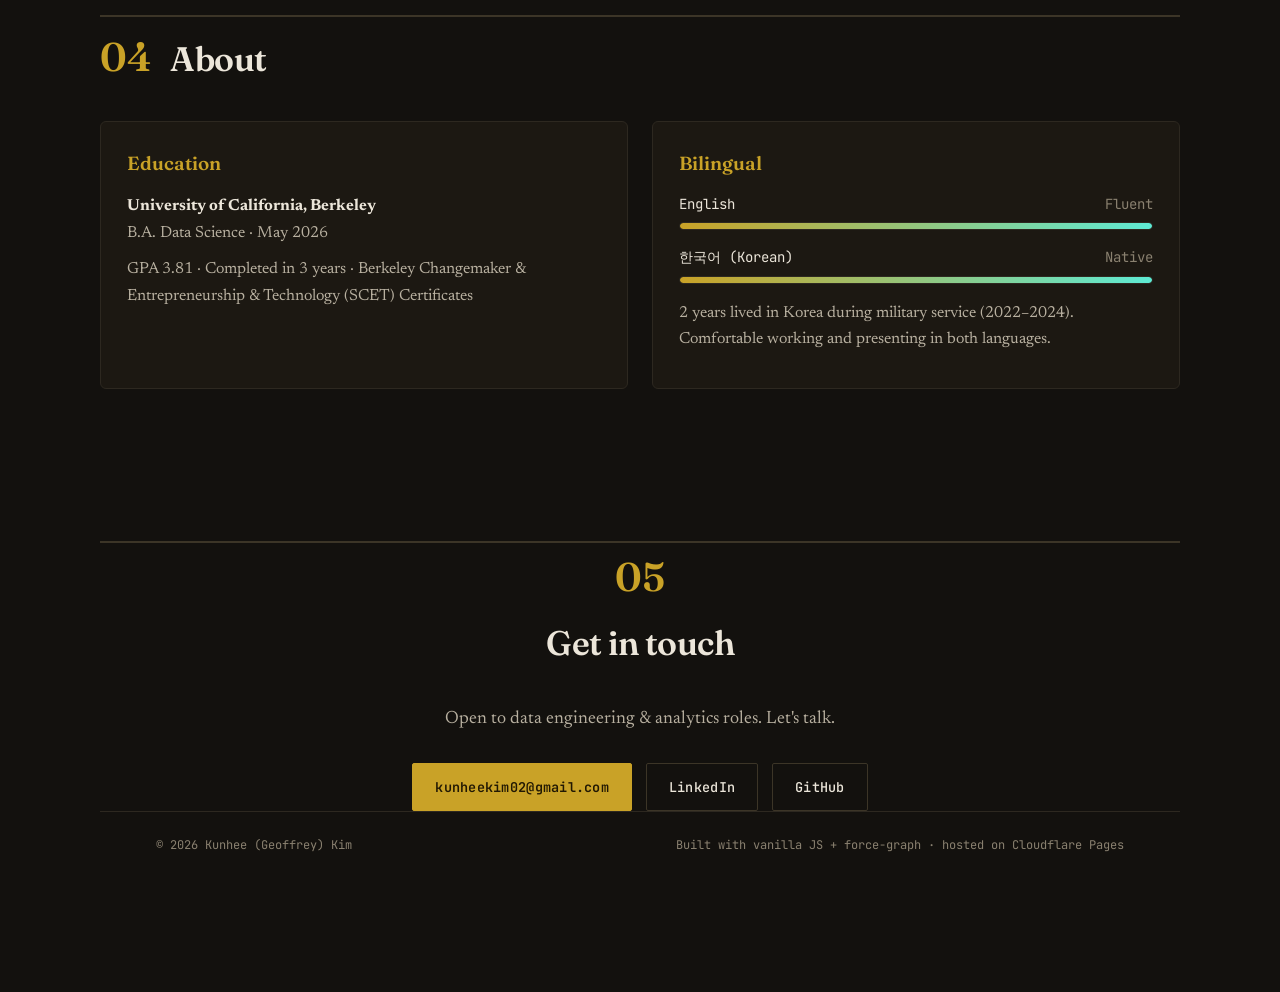
==== commit 9fb66086: "Fix detail panel overlap, enlarge sidebar, top-align legend. The legend and detail views overlapped " ====
--- a/website/index.html
+++ b/website/index.html
@@ -8,7 +8,7 @@
   <link rel="preconnect" href="https://fonts.googleapis.com">
   <link rel="preconnect" href="https://fonts.gstatic.com" crossorigin>
   <link href="https://fonts.googleapis.com/css2?family=Fraunces:ital,opsz,wght@0,9..144,400;0,9..144,500;0,9..144,600;0,9..144,700;1,9..144,500;1,9..144,600&family=Newsreader:opsz,wght@6..72,400;6..72,500&family=Inter:wght@400;500;600&family=JetBrains+Mono:wght@400;500;600;700&display=swap" rel="stylesheet">
-  <link rel="stylesheet" href="styles.css?v=20260629m">
+  <link rel="stylesheet" href="styles.css?v=20260629n">
 </head>
 <body>
 
--- a/website/styles.css
+++ b/website/styles.css
@@ -225,7 +225,7 @@
 }
 
 /* ===== GRAPH ===== */
-.graph-wrap { display: grid; grid-template-columns: 1fr 360px; gap: 24px; height: clamp(320px, calc(100vh - 338px), 640px); }
+.graph-wrap { display: grid; grid-template-columns: 1fr 360px; gap: 24px; height: clamp(320px, calc(100vh - 338px), 780px); }
 .graph-viewport { position: relative; border: 1px solid var(--border-strong); border-radius: var(--radius); overflow: hidden; height: 100%; min-height: 0; }
 #graph-bg {
   position: absolute; inset: 0; width: 100%; height: 100%;
@@ -245,9 +245,14 @@
 /* intro text scrolls if the panel is short; the legend filters stay pinned
    and always visible so the whole graph + its controls fit one screen */
 .panel-default { display: flex; flex-direction: column; min-height: 0; flex: 1 1 auto; }
-.panel-scroll { overflow-y: auto; min-height: 0; flex: 1 1 auto; }
+/* content sits at the top; the scroll region only shrinks (never grows) so a
+   tall panel doesn't open a gap between the intro and the pinned legend */
+.panel-scroll { overflow-y: auto; min-height: 0; flex: 0 1 auto; }
 .panel-pin { flex: none; }
-.panel-detail { overflow-y: auto; min-height: 0; flex: 1 1 auto; }
+.panel-detail { display: flex; flex-direction: column; overflow-y: auto; min-height: 0; flex: 1 1 auto; }
+/* the flex display above out-prioritises the bare [hidden] attribute, so the
+   two panel states would overlap — force the hidden one to truly disappear */
+.panel-default[hidden], .panel-detail[hidden] { display: none; }
 .panel-eyebrow { font-family: var(--mono); font-size: 11px; letter-spacing: 1.6px; color: var(--gold); margin-bottom: 14px; }
 .panel-intro { font-size: 14.5px; line-height: 1.72; color: var(--ink-soft); margin-bottom: 18px; }
 .panel-readkey { font-family: var(--mono); font-size: 11.5px; line-height: 1.55; color: var(--muted); padding: 11px 13px; background: var(--bg-soft); border: 1px solid var(--border); border-radius: 7px; margin-bottom: 6px; }
@@ -265,13 +270,13 @@
 .dot-project { background: var(--project); }
 .dot-skill { background: var(--skill); }
 
-.panel-tag { font-family: var(--mono); font-size: 11px; text-transform: uppercase; letter-spacing: 1px; padding: 3px 10px; border-radius: 999px; display: inline-block; margin-bottom: 12px; }
-.panel-detail h3 { font-family: var(--display); font-weight: 600; font-size: 22px; margin-bottom: 10px; }
-.panel-detail p { color: var(--ink-soft); font-size: 14.5px; }
-.panel-meta { margin-top: 14px; display: flex; flex-wrap: wrap; gap: 6px; }
-.panel-meta span { font-family: var(--mono); font-size: 12px; background: var(--bg-soft); border: 1px solid var(--border); padding: 4px 9px; border-radius: 5px; color: var(--gold); }
+.panel-tag { font-family: var(--mono); font-size: 11px; text-transform: uppercase; letter-spacing: 1px; padding: 4px 11px; border-radius: 999px; display: inline-block; align-self: flex-start; margin-bottom: 16px; }
+.panel-detail h3 { font-family: var(--display); font-weight: 600; font-size: 25px; line-height: 1.15; margin-bottom: 12px; }
+.panel-detail p { color: var(--ink-soft); font-size: 15px; line-height: 1.68; }
+.panel-meta { margin-top: 18px; padding-top: 16px; border-top: 1px solid var(--border); display: flex; flex-wrap: wrap; gap: 7px; }
+.panel-meta span { font-family: var(--mono); font-size: 12px; background: var(--bg-soft); border: 1px solid var(--border); padding: 5px 10px; border-radius: 6px; color: var(--gold); }
 .panel-links { margin-top: 16px; }
-.panel-links a { color: var(--teal); font-family: var(--mono); font-size: 13px; }
+.panel-links a { color: var(--teal); font-family: var(--mono); font-size: 13px; word-break: break-all; }
 
 .graph-controls { display: flex; align-items: center; gap: 12px; margin-top: 16px; flex-wrap: wrap; }
 .chip { font-family: var(--mono); font-size: 13px; background: var(--bg-card); border: 1px solid var(--border-strong); color: var(--ink); padding: 7px 14px; border-radius: 999px; cursor: pointer; transition: border-color .18s, background .18s; }
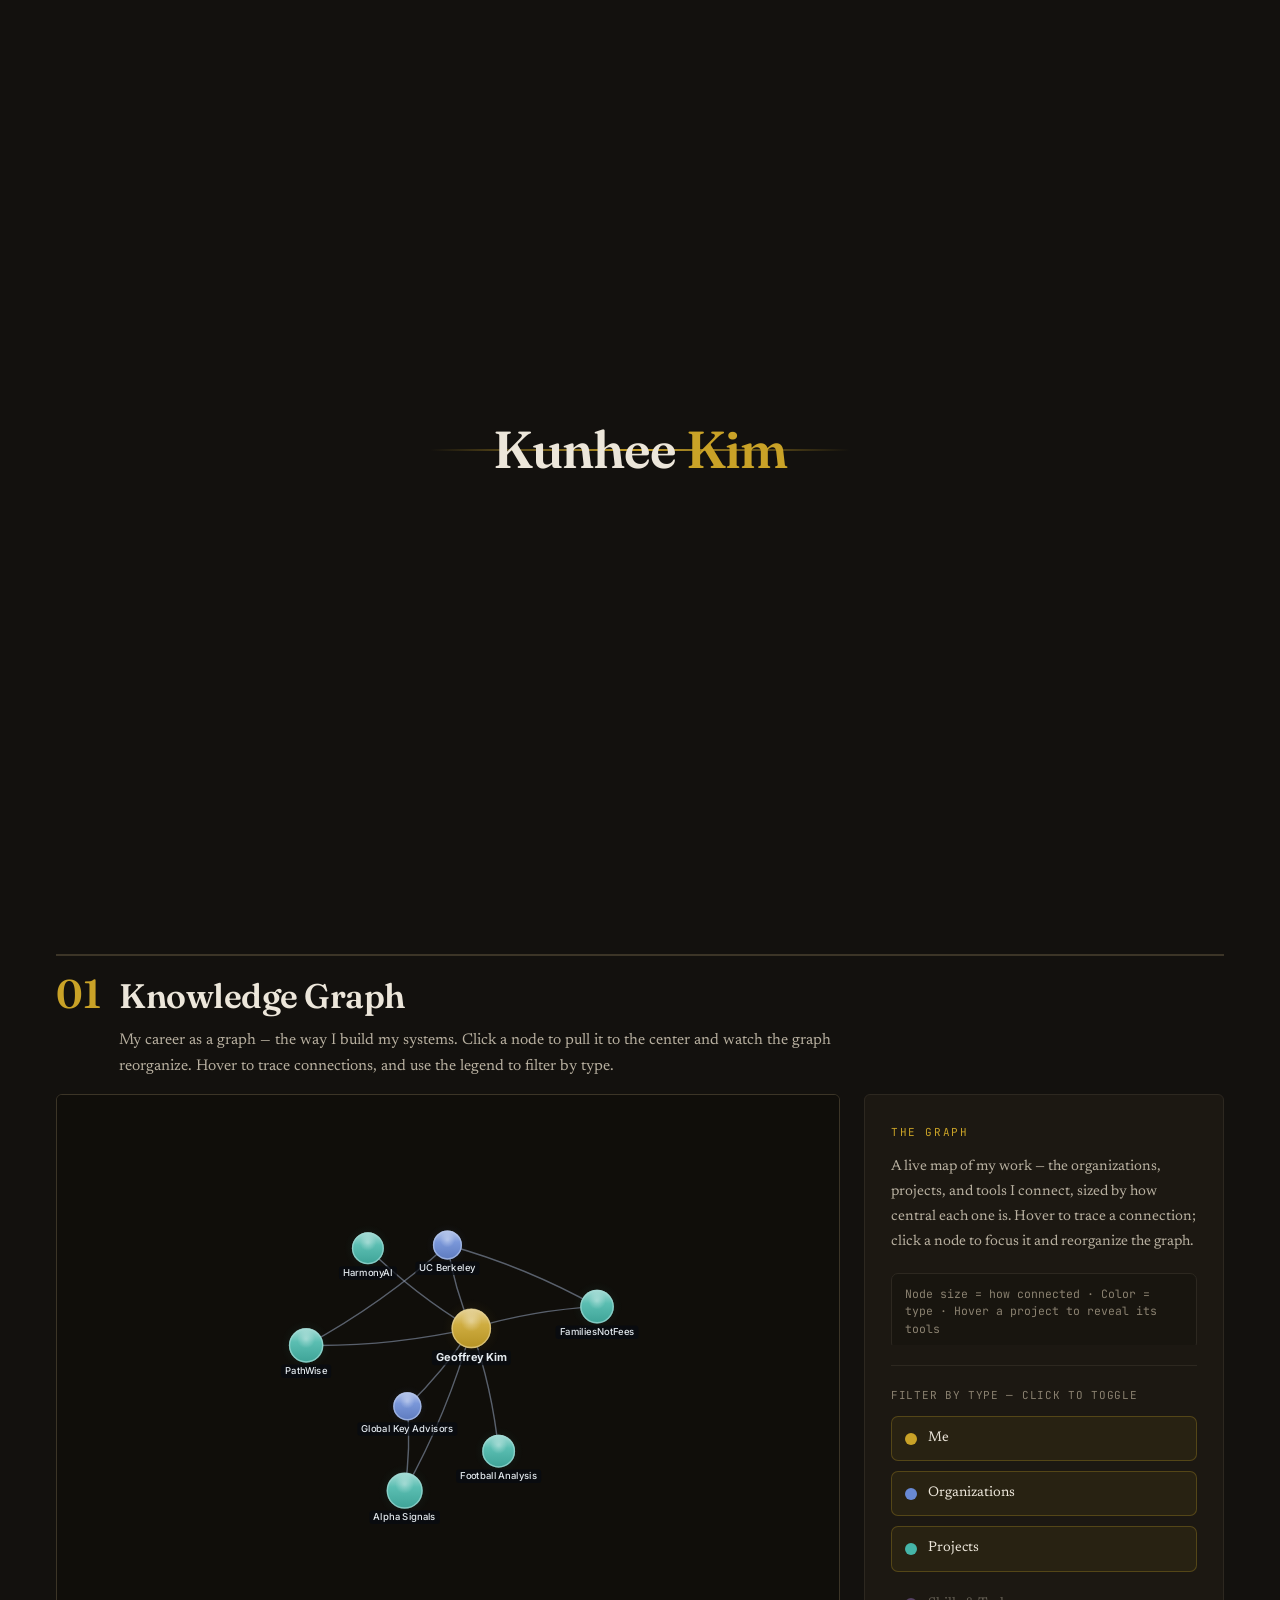
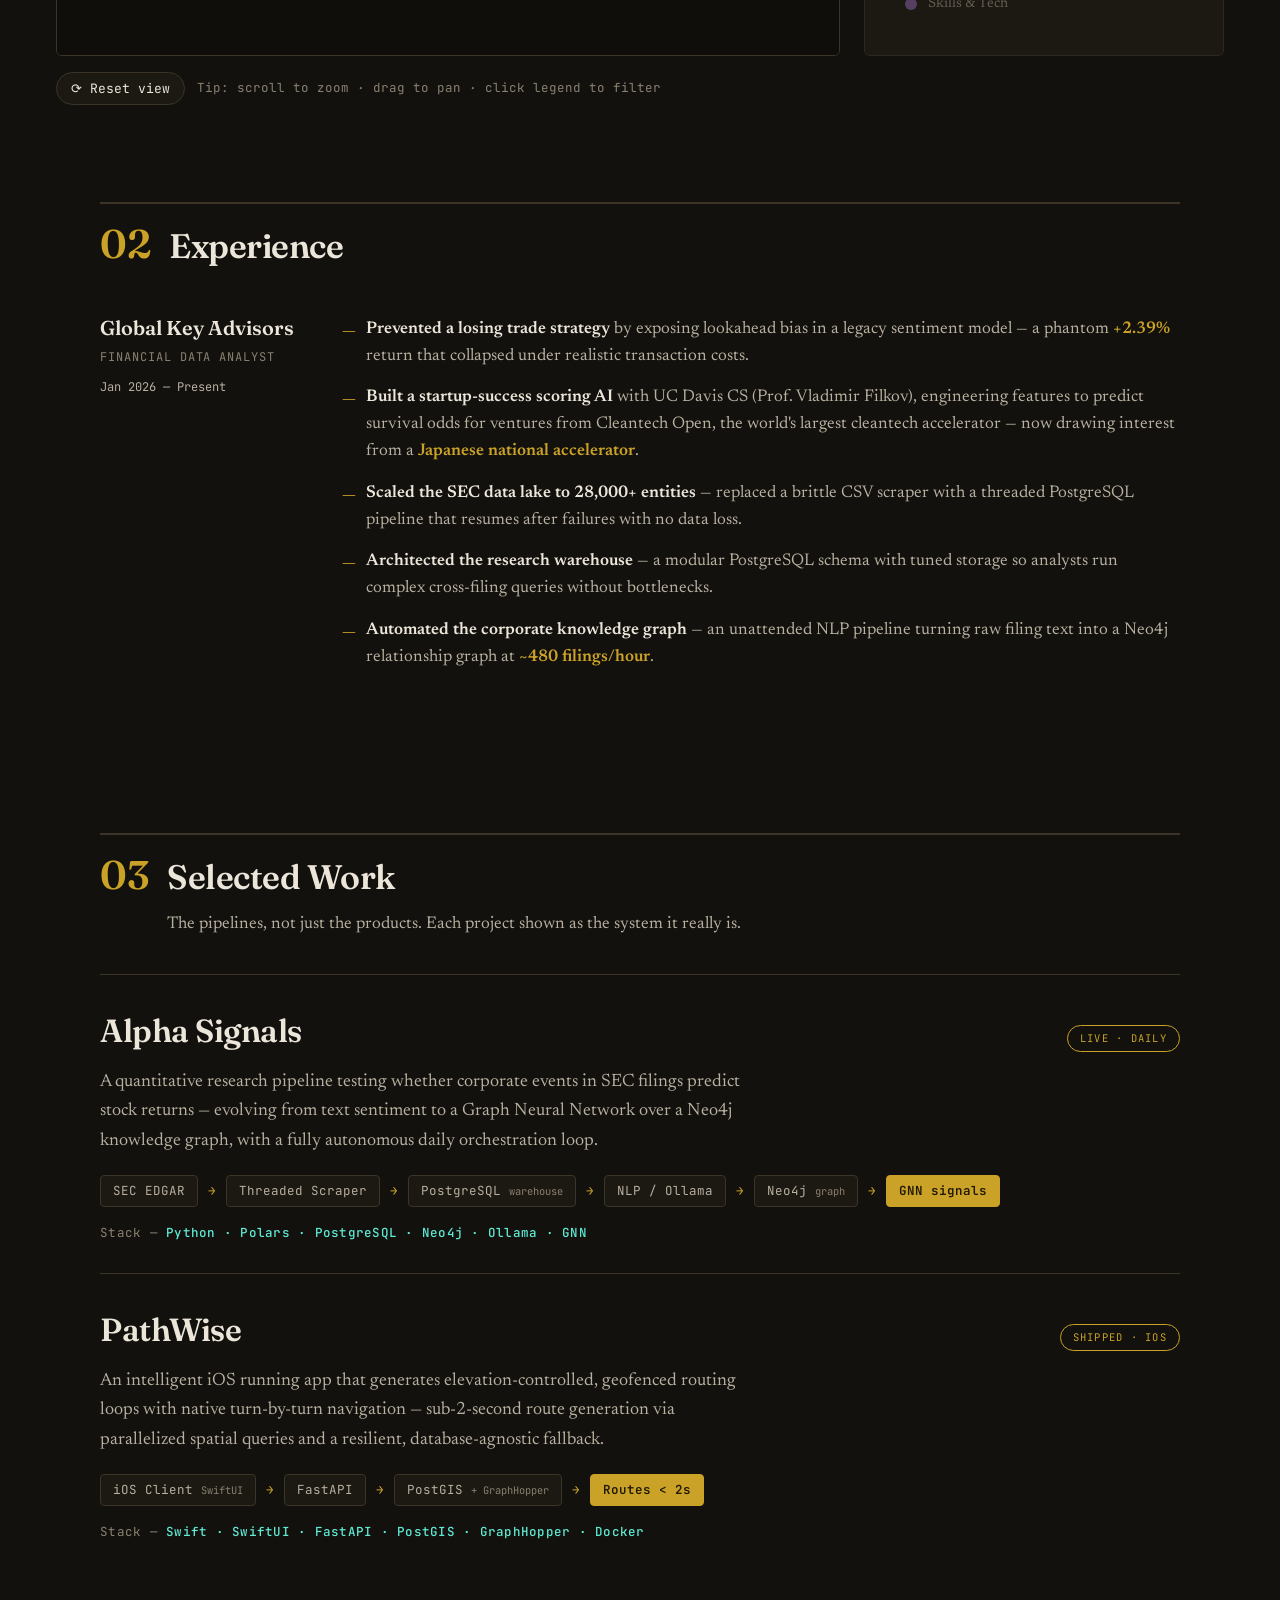
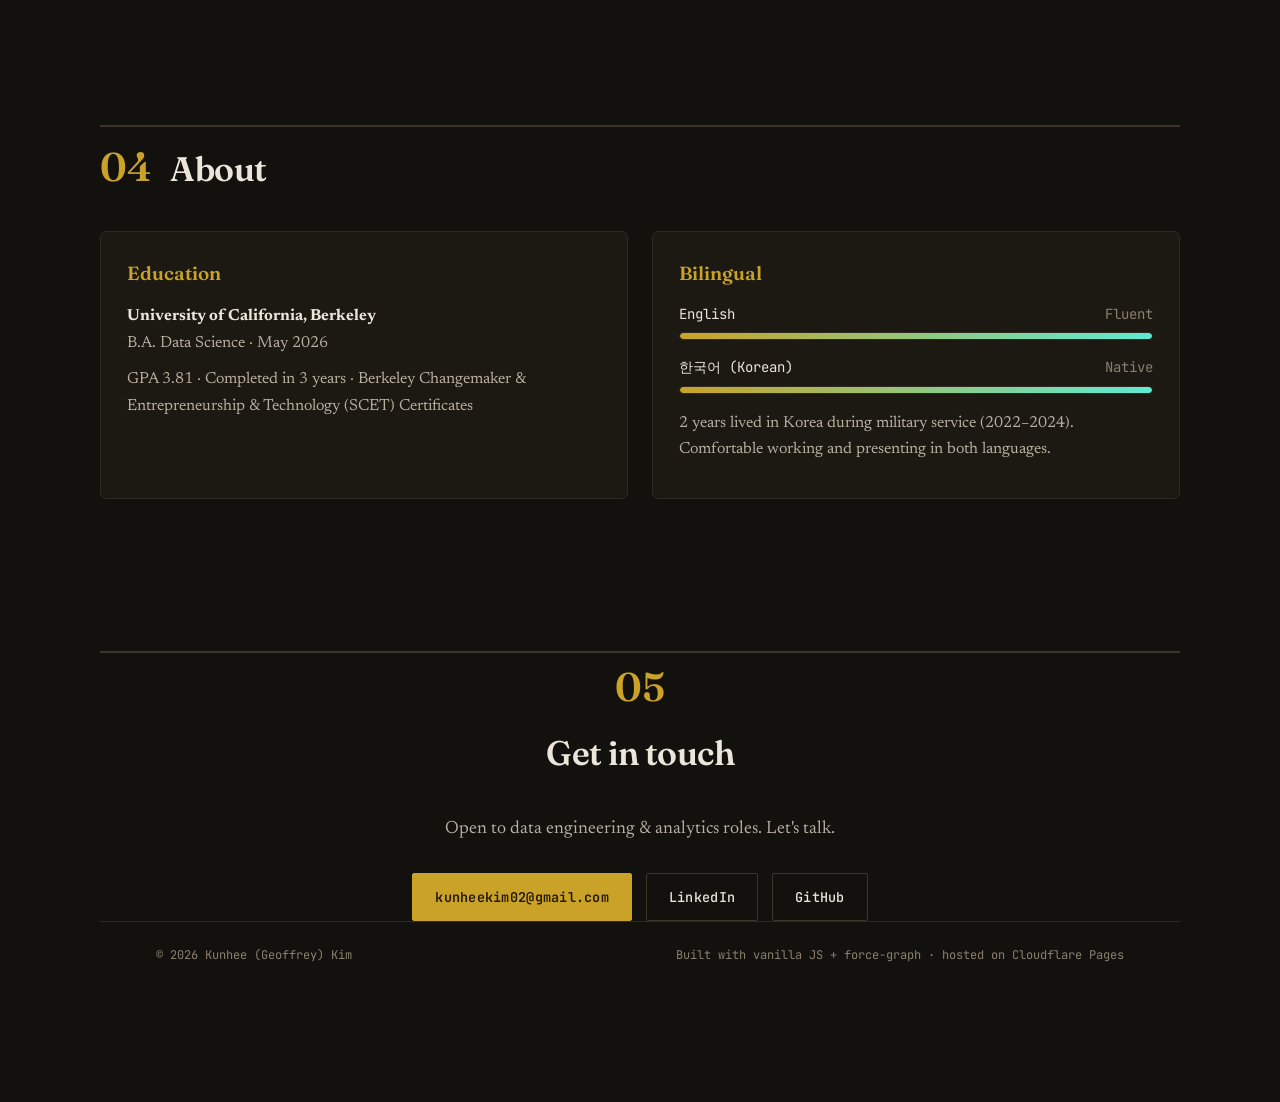
==== commit 35392648: "Rewrite experience bullets for scannability; add Cleantech Open project. Apply result-first phrasing" ====
--- a/website/index.html
+++ b/website/index.html
@@ -8,7 +8,7 @@
   <link rel="preconnect" href="https://fonts.googleapis.com">
   <link rel="preconnect" href="https://fonts.gstatic.com" crossorigin>
   <link href="https://fonts.googleapis.com/css2?family=Fraunces:ital,opsz,wght@0,9..144,400;0,9..144,500;0,9..144,600;0,9..144,700;1,9..144,500;1,9..144,600&family=Newsreader:opsz,wght@6..72,400;6..72,500&family=Inter:wght@400;500;600&family=JetBrains+Mono:wght@400;500;600;700&display=swap" rel="stylesheet">
-  <link rel="stylesheet" href="styles.css?v=20260629n">
+  <link rel="stylesheet" href="styles.css?v=20260629o">
 </head>
 <body>
 
@@ -153,10 +153,11 @@
       </div>
       <div class="entry-body">
         <ul>
-          <li data-i18n="exp_b1">Saved the firm from deploying a losing trading strategy by exposing lookahead bias in a legacy sentiment model through rigorous out-of-sample backtesting.</li>
-          <li data-i18n="exp_b2">Replaced a fragile CSV-based SEC scraper with a resilient threaded PostgreSQL pipeline spanning 28,000+ entities, with no data loss on restarts.</li>
-          <li data-i18n="exp_b3">Designed a modular PostgreSQL warehouse schema and tuned storage so analysts run complex cross-filing queries without bottlenecks.</li>
-          <li data-i18n="exp_b4">Engineered an unattended NLP pipeline converting raw filing text into a Neo4j corporate-relationship knowledge graph.</li>
+          <li><strong class="lead">Prevented a losing trade strategy</strong> by exposing lookahead bias in a legacy sentiment model — a phantom <b class="num">+2.39%</b> return that collapsed under realistic transaction costs.</li>
+          <li><strong class="lead">Built a startup-success scoring AI</strong> with UC Davis CS (Prof. Vladimir Filkov), engineering features to predict survival odds for ventures from Cleantech Open, the world's largest cleantech accelerator — now drawing interest from a <b class="num">Japanese national accelerator</b>.</li>
+          <li><strong class="lead">Scaled the SEC data lake to 28,000+ entities</strong> — replaced a brittle CSV scraper with a threaded PostgreSQL pipeline that resumes after failures with no data loss.</li>
+          <li><strong class="lead">Architected the research warehouse</strong> — a modular PostgreSQL schema with tuned storage so analysts run complex cross-filing queries without bottlenecks.</li>
+          <li><strong class="lead">Automated the corporate knowledge graph</strong> — an unattended NLP pipeline turning raw filing text into a Neo4j relationship graph at <b class="num">~480 filings/hour</b>.</li>
         </ul>
       </div>
     </article>
--- a/website/styles.css
+++ b/website/styles.css
@@ -295,8 +295,11 @@
 .entry-meta .role { font-family: var(--mono); font-size: 12px; color: var(--muted); text-transform: uppercase; letter-spacing: 0.08em; margin-top: 8px; }
 .entry-meta .date { font-family: var(--mono); font-size: 12px; color: var(--ink-soft); margin-top: 10px; }
 .entry-body ul { list-style: none; display: flex; flex-direction: column; gap: 12px; }
-.entry-body li { position: relative; padding-left: 24px; color: var(--ink-soft); font-size: 17px; line-height: 1.55; }
+.entry-body li { position: relative; padding-left: 24px; color: var(--ink-soft); font-size: 17px; line-height: 1.6; margin-bottom: 2px; }
 .entry-body li::before { content: "—"; position: absolute; left: 0; color: var(--gold); font-family: var(--display); }
+/* bold lead-in anchors the left-edge scan; gold metric draws the eye to proof */
+.entry-body li .lead { color: var(--ink); font-weight: 600; }
+.entry-body li .num { color: var(--gold); font-weight: 600; }
 @media (max-width: 720px) { .entry { grid-template-columns: 1fr; gap: 14px; } }
 
 /* ===== PROJECTS ===== */
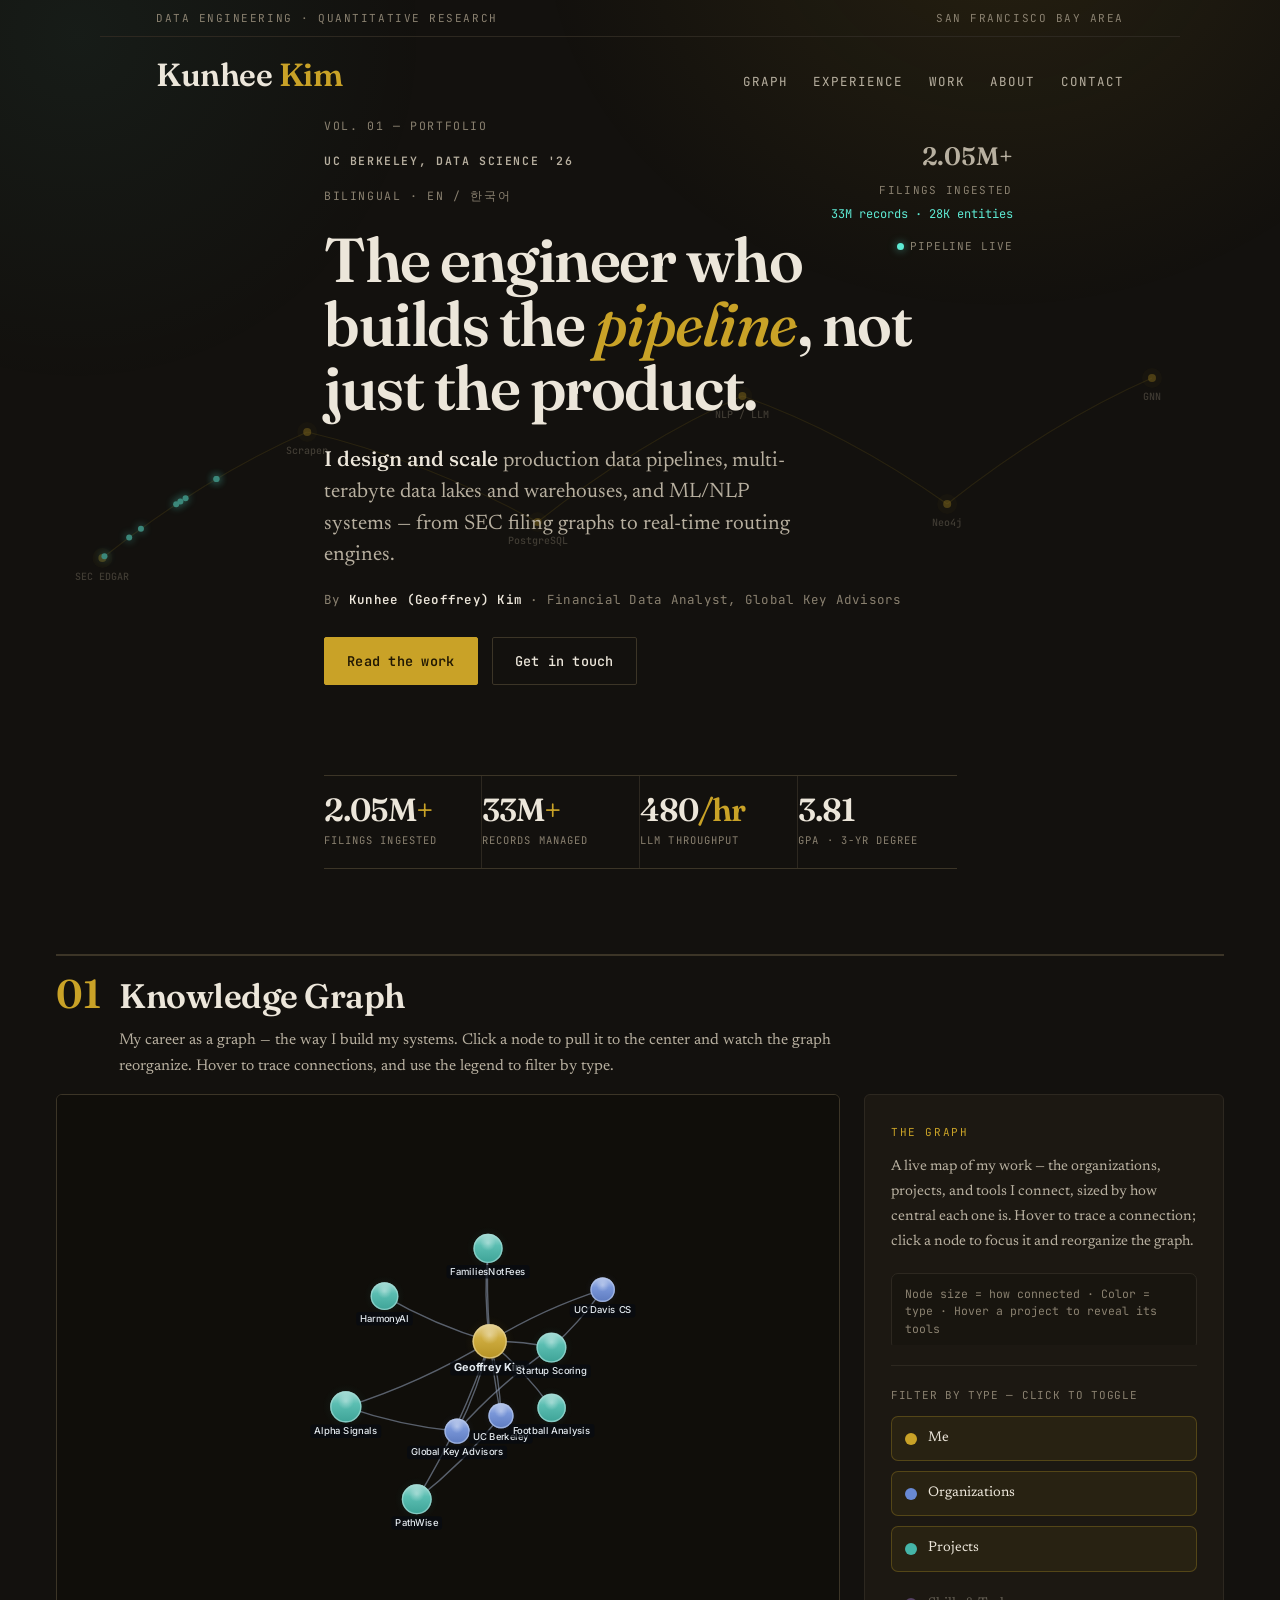
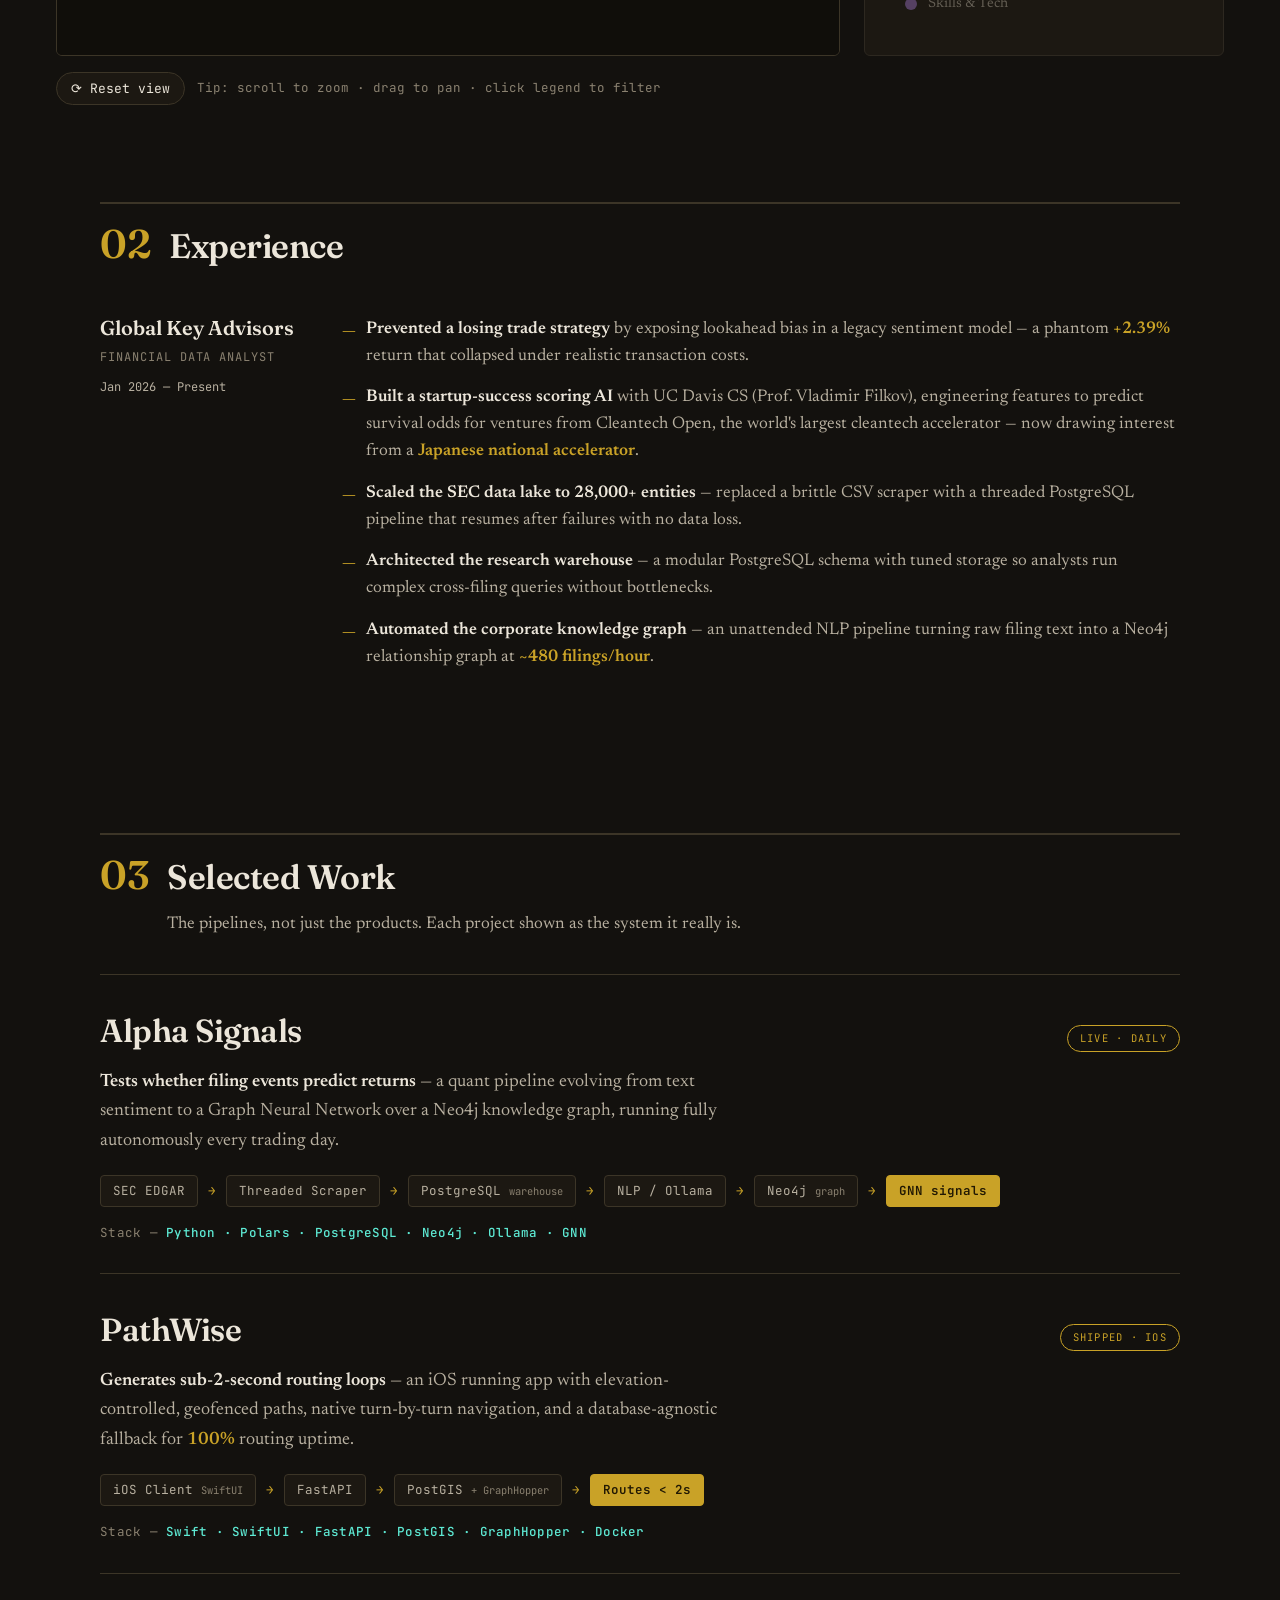
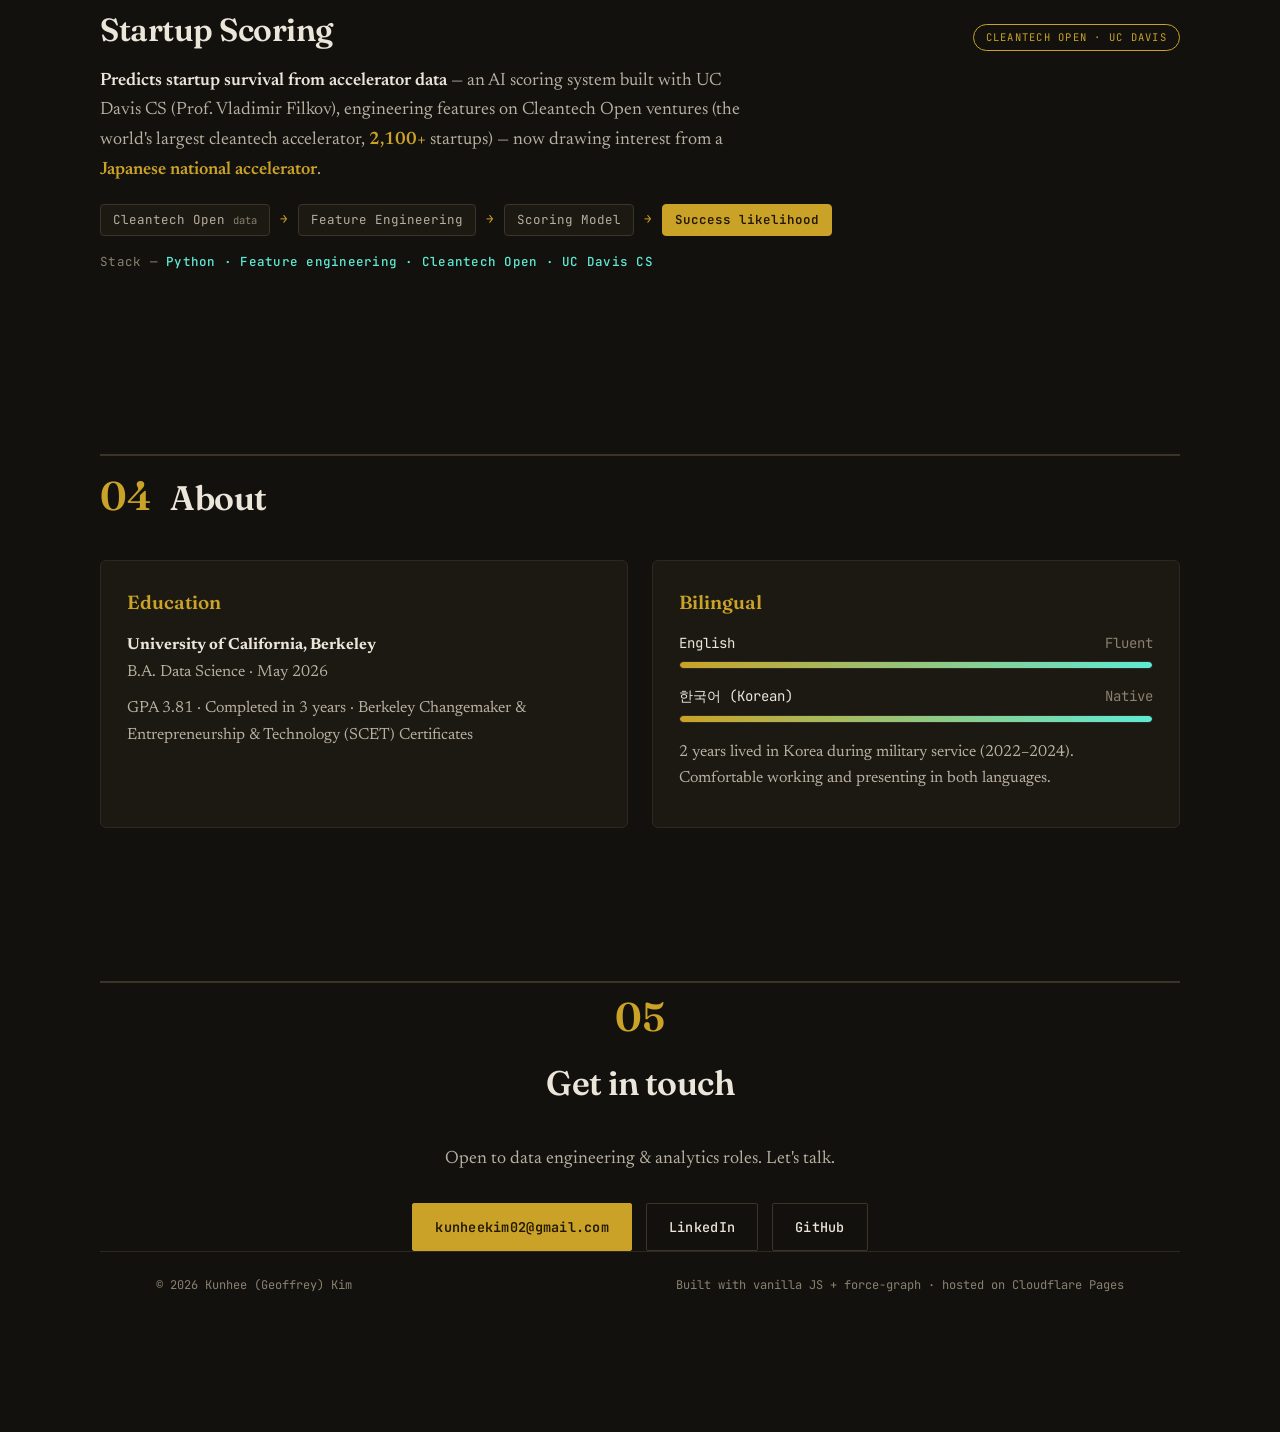
==== commit 3bf3791a: "Add Cleantech startup scoring to graph and Selected Work. Introduce Startup Scoring and UC Davis CS " ====
--- a/website/index.html
+++ b/website/index.html
@@ -8,7 +8,7 @@
   <link rel="preconnect" href="https://fonts.googleapis.com">
   <link rel="preconnect" href="https://fonts.gstatic.com" crossorigin>
   <link href="https://fonts.googleapis.com/css2?family=Fraunces:ital,opsz,wght@0,9..144,400;0,9..144,500;0,9..144,600;0,9..144,700;1,9..144,500;1,9..144,600&family=Newsreader:opsz,wght@6..72,400;6..72,500&family=Inter:wght@400;500;600&family=JetBrains+Mono:wght@400;500;600;700&display=swap" rel="stylesheet">
-  <link rel="stylesheet" href="styles.css?v=20260629o">
+  <link rel="stylesheet" href="styles.css?v=20260629p">
 </head>
 <body>
 
@@ -178,10 +178,8 @@
         <h3>Alpha Signals</h3>
         <span class="stamp" data-i18n="stamp_alpha">Live · Daily</span>
       </div>
-      <p class="proj-blurb" data-i18n="proj_alpha">
-        A quantitative research pipeline testing whether corporate events in SEC filings predict
-        stock returns — evolving from text sentiment to a Graph Neural Network over a Neo4j
-        knowledge graph, with a fully autonomous daily orchestration loop.
+      <p class="proj-blurb">
+        <strong class="lead">Tests whether filing events predict returns</strong> — a quant pipeline evolving from text sentiment to a Graph Neural Network over a Neo4j knowledge graph, running fully autonomously every trading day.
       </p>
       <div class="proj-flow" aria-label="Alpha Signals data pipeline">
         <span class="step">SEC EDGAR</span><span class="ar">→</span>
@@ -199,10 +197,8 @@
         <h3>PathWise</h3>
         <span class="stamp" data-i18n="stamp_pathwise">Shipped · iOS</span>
       </div>
-      <p class="proj-blurb" data-i18n="proj_pathwise">
-        An intelligent iOS running app that generates elevation-controlled, geofenced routing
-        loops with native turn-by-turn navigation — sub-2-second route generation via parallelized
-        spatial queries and a resilient, database-agnostic fallback.
+      <p class="proj-blurb">
+        <strong class="lead">Generates sub-2-second routing loops</strong> — an iOS running app with elevation-controlled, geofenced paths, native turn-by-turn navigation, and a database-agnostic fallback for <b class="num">100%</b> routing uptime.
       </p>
       <div class="proj-flow" aria-label="PathWise data pipeline">
         <span class="step">iOS Client <small>SwiftUI</small></span><span class="ar">→</span>
@@ -212,6 +208,23 @@
       </div>
       <p class="proj-tags">Stack — <b>Swift · SwiftUI · FastAPI · PostGIS · GraphHopper · Docker</b></p>
     </article>
+
+    <article class="proj reveal">
+      <div class="proj-top">
+        <h3>Startup Scoring</h3>
+        <span class="stamp">Cleantech Open · UC Davis</span>
+      </div>
+      <p class="proj-blurb">
+        <strong class="lead">Predicts startup survival from accelerator data</strong> — an AI scoring system built with UC Davis CS (Prof. Vladimir Filkov), engineering features on Cleantech Open ventures (the world's largest cleantech accelerator, <b class="num">2,100+</b> startups) — now drawing interest from a <b class="num">Japanese national accelerator</b>.
+      </p>
+      <div class="proj-flow" aria-label="Startup scoring pipeline">
+        <span class="step">Cleantech Open <small>data</small></span><span class="ar">→</span>
+        <span class="step">Feature Engineering</span><span class="ar">→</span>
+        <span class="step">Scoring Model</span><span class="ar">→</span>
+        <span class="step out">Success likelihood</span>
+      </div>
+      <p class="proj-tags">Stack — <b>Python · Feature engineering · Cleantech Open · UC Davis CS</b></p>
+    </article>
   </section>
 
   <!-- ===== ABOUT / EDUCATION / BILINGUAL ===== -->
@@ -262,9 +275,9 @@
     </footer>
   </section>
 
-  <script src="vendor/lenis.min.js?v=20260629m"></script>
+  <script src="vendor/lenis.min.js?v=20260629p"></script>
   <script src="vendor/force-graph.min.js?v=20260629a"></script>
-  <script src="enhance.js?v=20260629m"></script>
-  <script src="app.js?v=20260629m"></script>
+  <script src="enhance.js?v=20260629p"></script>
+  <script src="app.js?v=20260629p"></script>
 </body>
 </html>
--- a/website/styles.css
+++ b/website/styles.css
@@ -307,7 +307,9 @@
 .proj-top { display: grid; grid-template-columns: 1fr auto; gap: 16px; align-items: baseline; }
 .proj-top h3 { font-family: var(--display); font-weight: 600; font-size: clamp(24px, 3.5vw, 32px); letter-spacing: -0.5px; }
 .stamp { font-family: var(--mono); font-size: 10.5px; text-transform: uppercase; letter-spacing: 0.12em; color: var(--gold); border: 1px solid var(--gold); border-radius: 999px; padding: 4px 12px; white-space: nowrap; }
-.proj-blurb { font-size: 18px; color: var(--ink-soft); max-width: 64ch; margin-top: 10px; }
+.proj-blurb { font-size: 18px; color: var(--ink-soft); max-width: 64ch; margin-top: 10px; line-height: 1.65; }
+.proj-blurb .lead { color: var(--ink); font-weight: 600; }
+.proj-blurb .num { color: var(--gold); font-weight: 600; }
 .proj-flow { font-family: var(--mono); font-size: 12.5px; color: var(--ink-soft); margin-top: 18px; display: flex; flex-wrap: wrap; align-items: center; gap: 10px; }
 .proj-flow .step { background: var(--bg-card); border: 1px solid var(--border-strong); padding: 7px 12px; border-radius: 4px; line-height: 1.3; transition: border-color .2s, transform .2s var(--ease-out); }
 .proj-flow .step:hover { border-color: var(--gold); transform: translateY(-2px); }
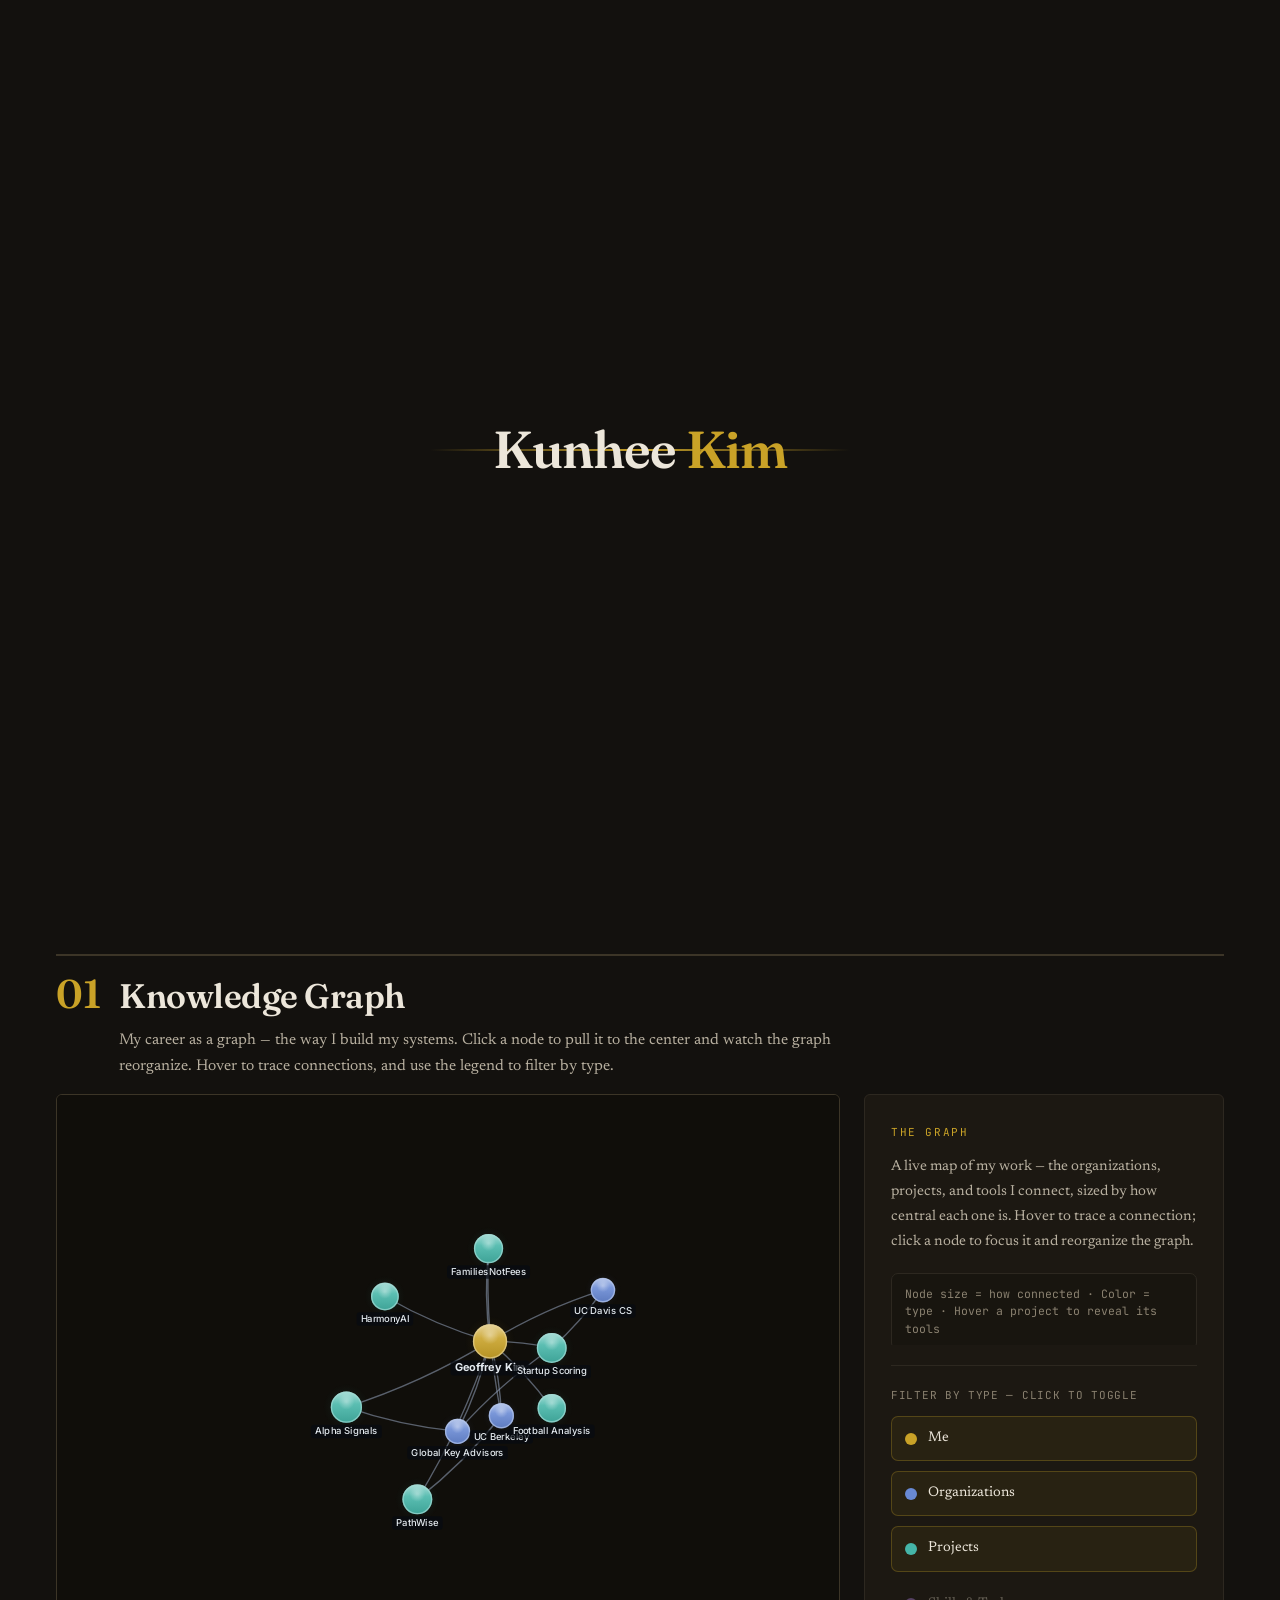
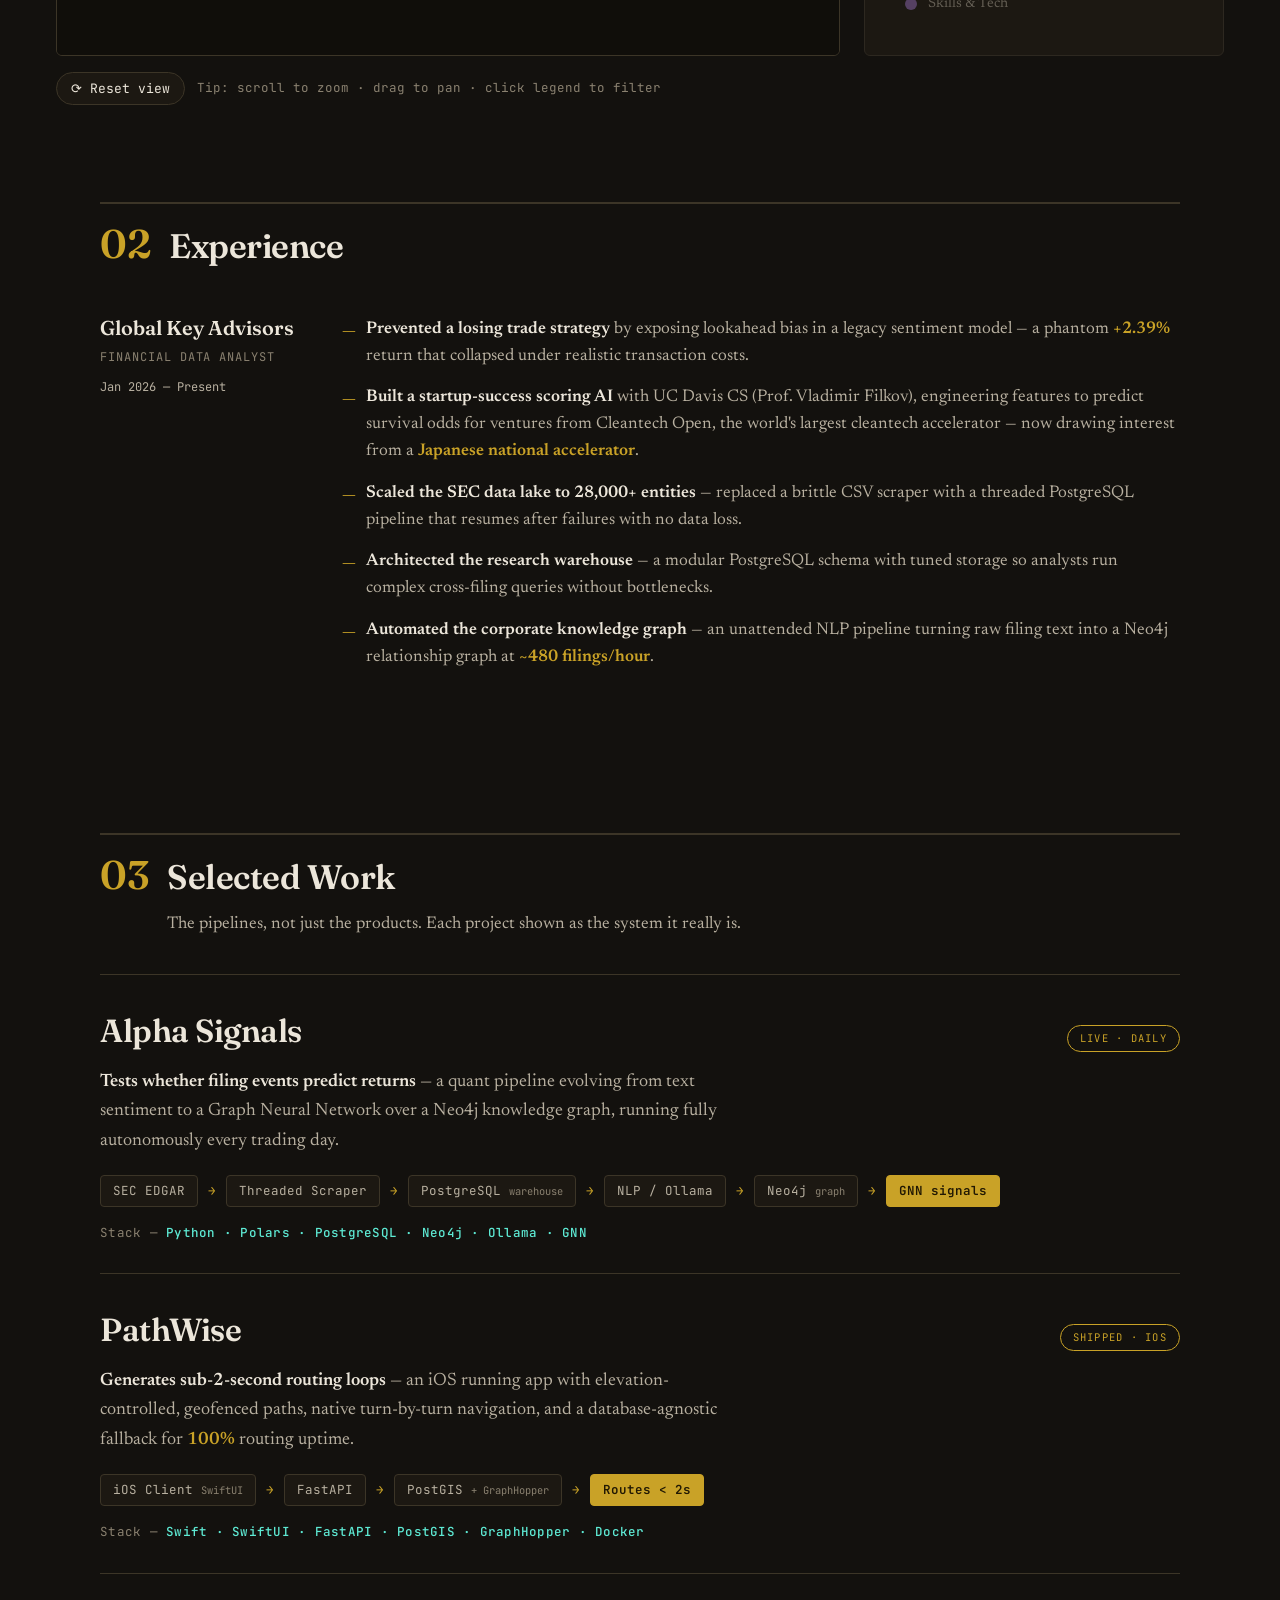
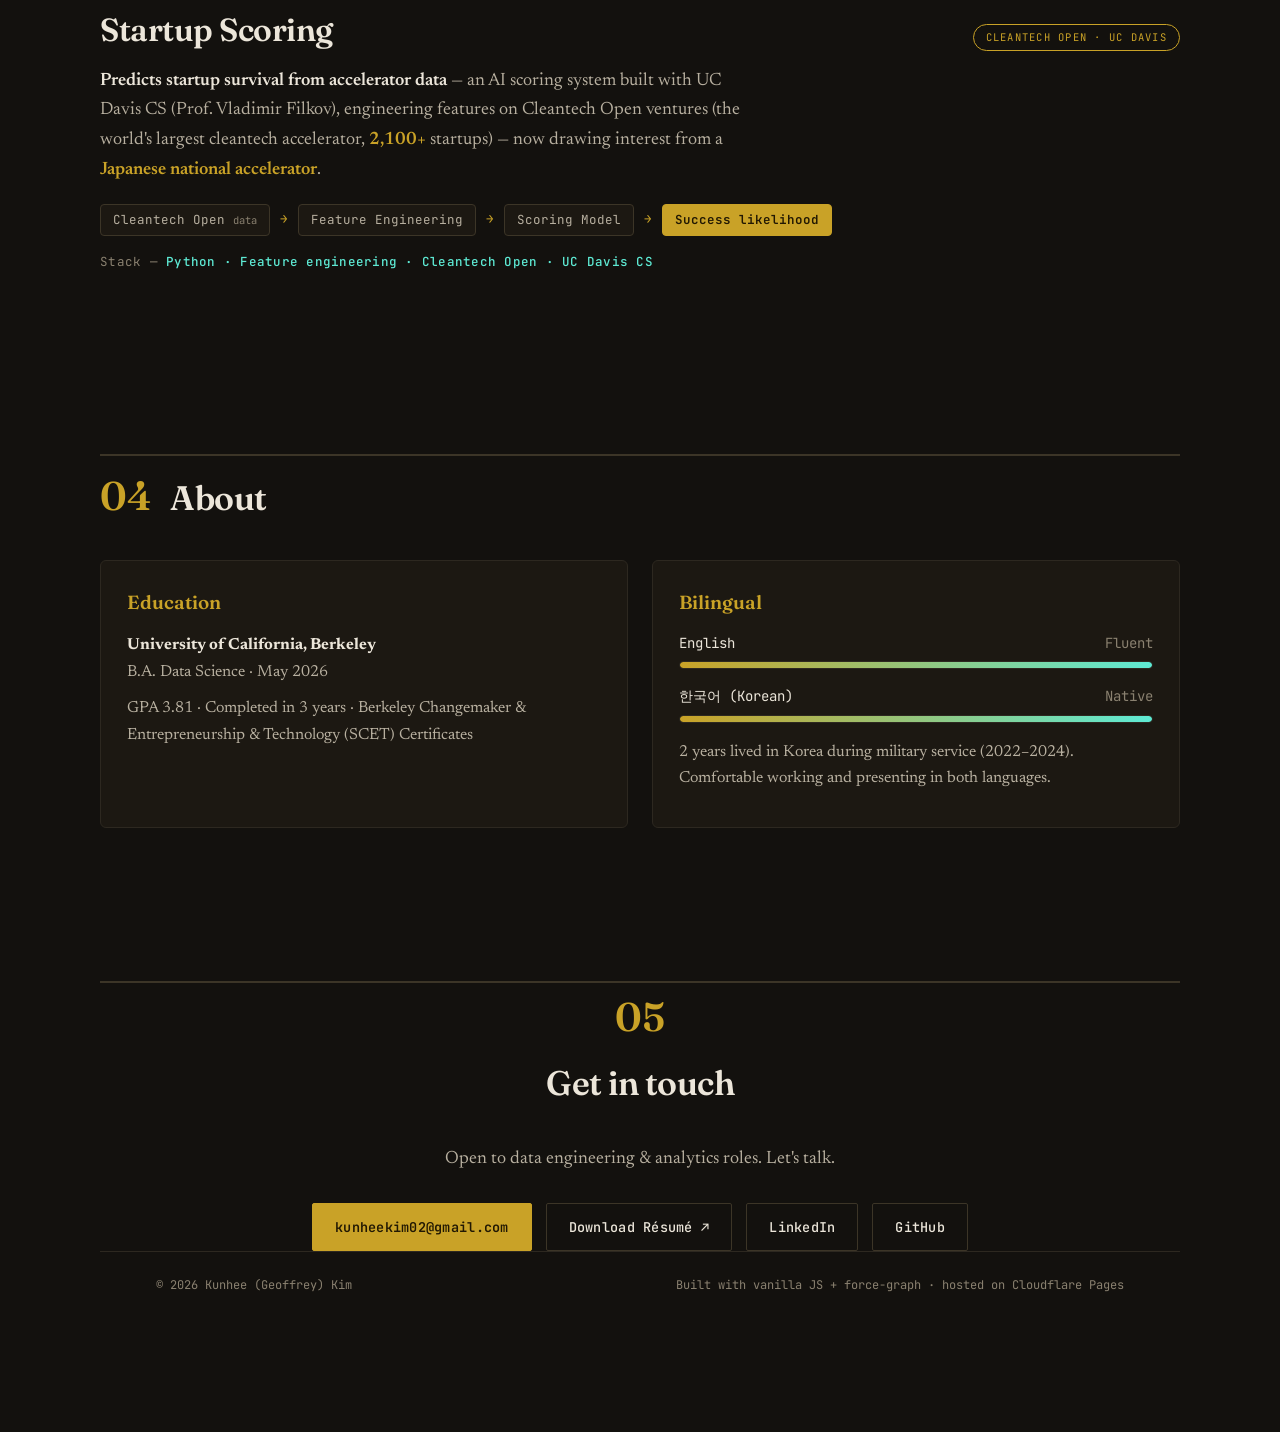
==== commit 991f8f78: "Add resume download, social-share cards, and favicon. Wire a downloadable resume into the hero and c" ====
--- a/website/index.html
+++ b/website/index.html
@@ -5,6 +5,27 @@
   <meta name="viewport" content="width=device-width, initial-scale=1.0">
   <title>Kunhee (Geoffrey) Kim — Data Engineer</title>
   <meta name="description" content="Kunhee (Geoffrey) Kim — Data engineer building production pipelines, data lakes, warehouses, and ML/NLP systems. UC Berkeley Data Science.">
+  <link rel="canonical" href="https://geoffreykim.kunheekim02.workers.dev/">
+
+  <!-- Favicon -->
+  <link rel="icon" type="image/svg+xml" href="favicon.svg">
+
+  <!-- Open Graph / social share -->
+  <meta property="og:type" content="website">
+  <meta property="og:site_name" content="Geoffrey Kim">
+  <meta property="og:title" content="Kunhee (Geoffrey) Kim — Data Engineer">
+  <meta property="og:description" content="The engineer who builds the pipeline, not just the product. Production data pipelines, multi-terabyte lakes & warehouses, and ML/NLP systems.">
+  <meta property="og:url" content="https://geoffreykim.kunheekim02.workers.dev/">
+  <meta property="og:image" content="https://geoffreykim.kunheekim02.workers.dev/og-image.png">
+  <meta property="og:image:width" content="1200">
+  <meta property="og:image:height" content="630">
+
+  <!-- Twitter / X card -->
+  <meta name="twitter:card" content="summary_large_image">
+  <meta name="twitter:title" content="Kunhee (Geoffrey) Kim — Data Engineer">
+  <meta name="twitter:description" content="The engineer who builds the pipeline, not just the product. Production data pipelines, multi-terabyte lakes & warehouses, and ML/NLP systems.">
+  <meta name="twitter:image" content="https://geoffreykim.kunheekim02.workers.dev/og-image.png">
+
   <link rel="preconnect" href="https://fonts.googleapis.com">
   <link rel="preconnect" href="https://fonts.gstatic.com" crossorigin>
   <link href="https://fonts.googleapis.com/css2?family=Fraunces:ital,opsz,wght@0,9..144,400;0,9..144,500;0,9..144,600;0,9..144,700;1,9..144,500;1,9..144,600&family=Newsreader:opsz,wght@6..72,400;6..72,500&family=Inter:wght@400;500;600&family=JetBrains+Mono:wght@400;500;600;700&display=swap" rel="stylesheet">
@@ -53,6 +74,7 @@
         <div class="hero-cta">
           <a class="btn btn-primary" href="#graph" data-i18n="hero_explore">Read the work</a>
           <a class="btn btn-ghost" href="#contact" data-i18n="hero_contact">Get in touch</a>
+          <a class="btn btn-ghost" href="Geoffrey-Kim-Resume.pdf" target="_blank" rel="noopener">Résumé ↗</a>
         </div>
       </div>
 
@@ -266,6 +288,7 @@
     <p class="contact-line reveal" data-i18n="contact_sub">Open to data engineering &amp; analytics roles. Let's talk.</p>
     <div class="contact-links reveal">
       <a class="btn btn-primary" href="mailto:kunheekim02@gmail.com">kunheekim02@gmail.com</a>
+      <a class="btn btn-ghost" href="Geoffrey-Kim-Resume.pdf" target="_blank" rel="noopener">Download Résumé ↗</a>
       <a class="btn btn-ghost" href="https://www.linkedin.com/in/kk02/" target="_blank" rel="noopener">LinkedIn</a>
       <a class="btn btn-ghost" href="https://github.com/kheekim02" target="_blank" rel="noopener">GitHub</a>
     </div>
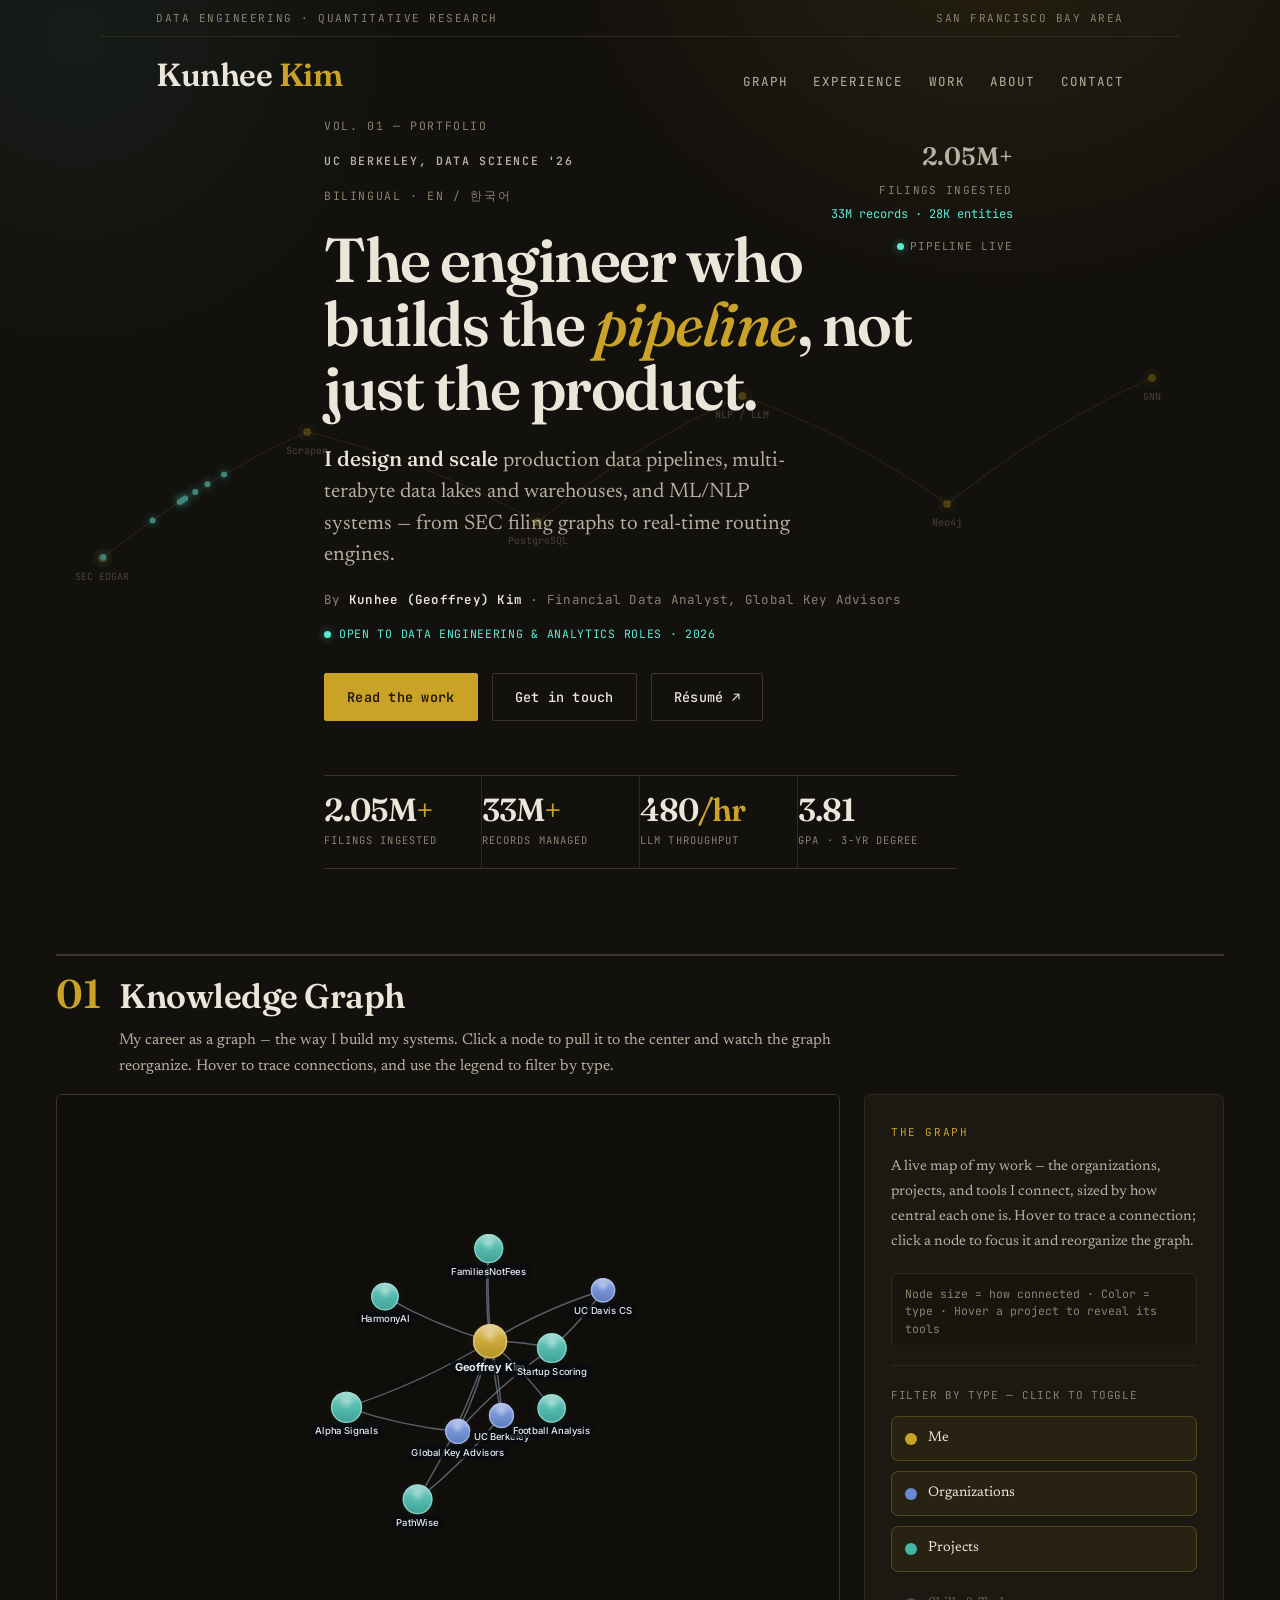
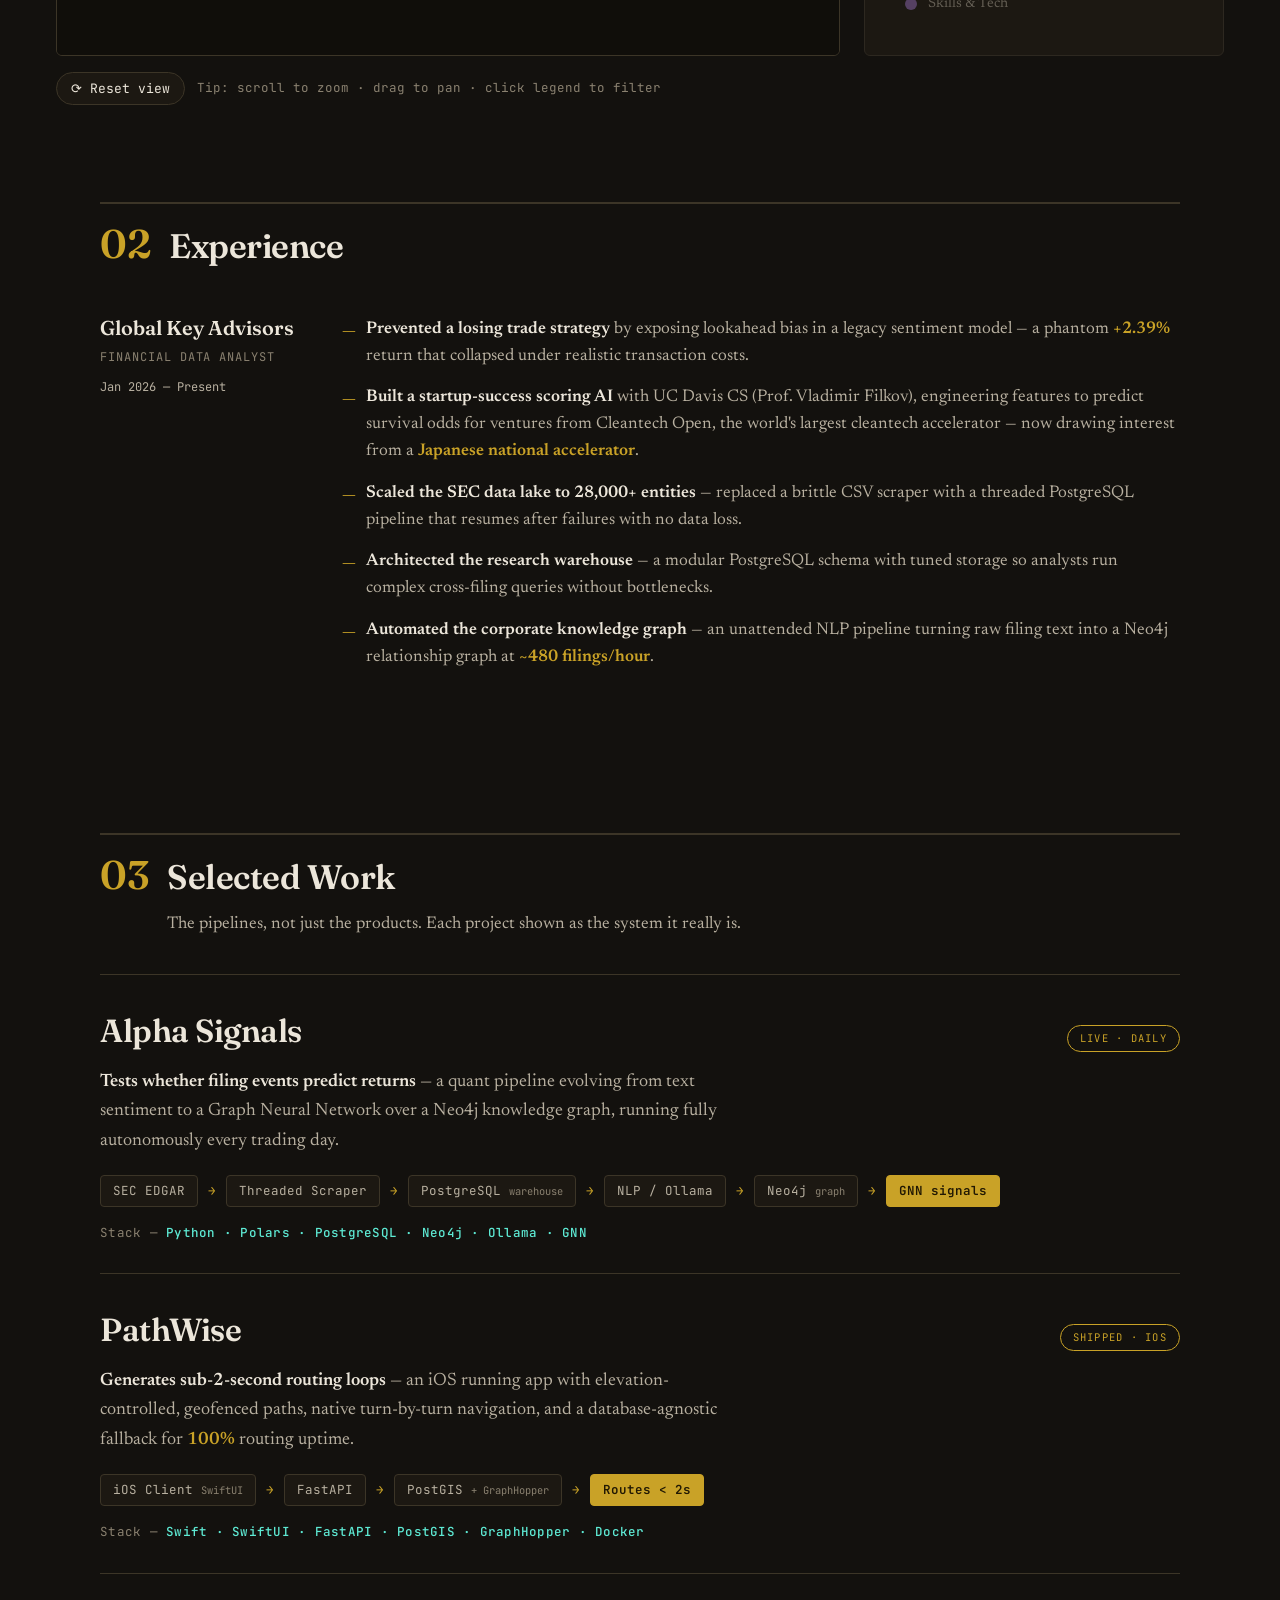
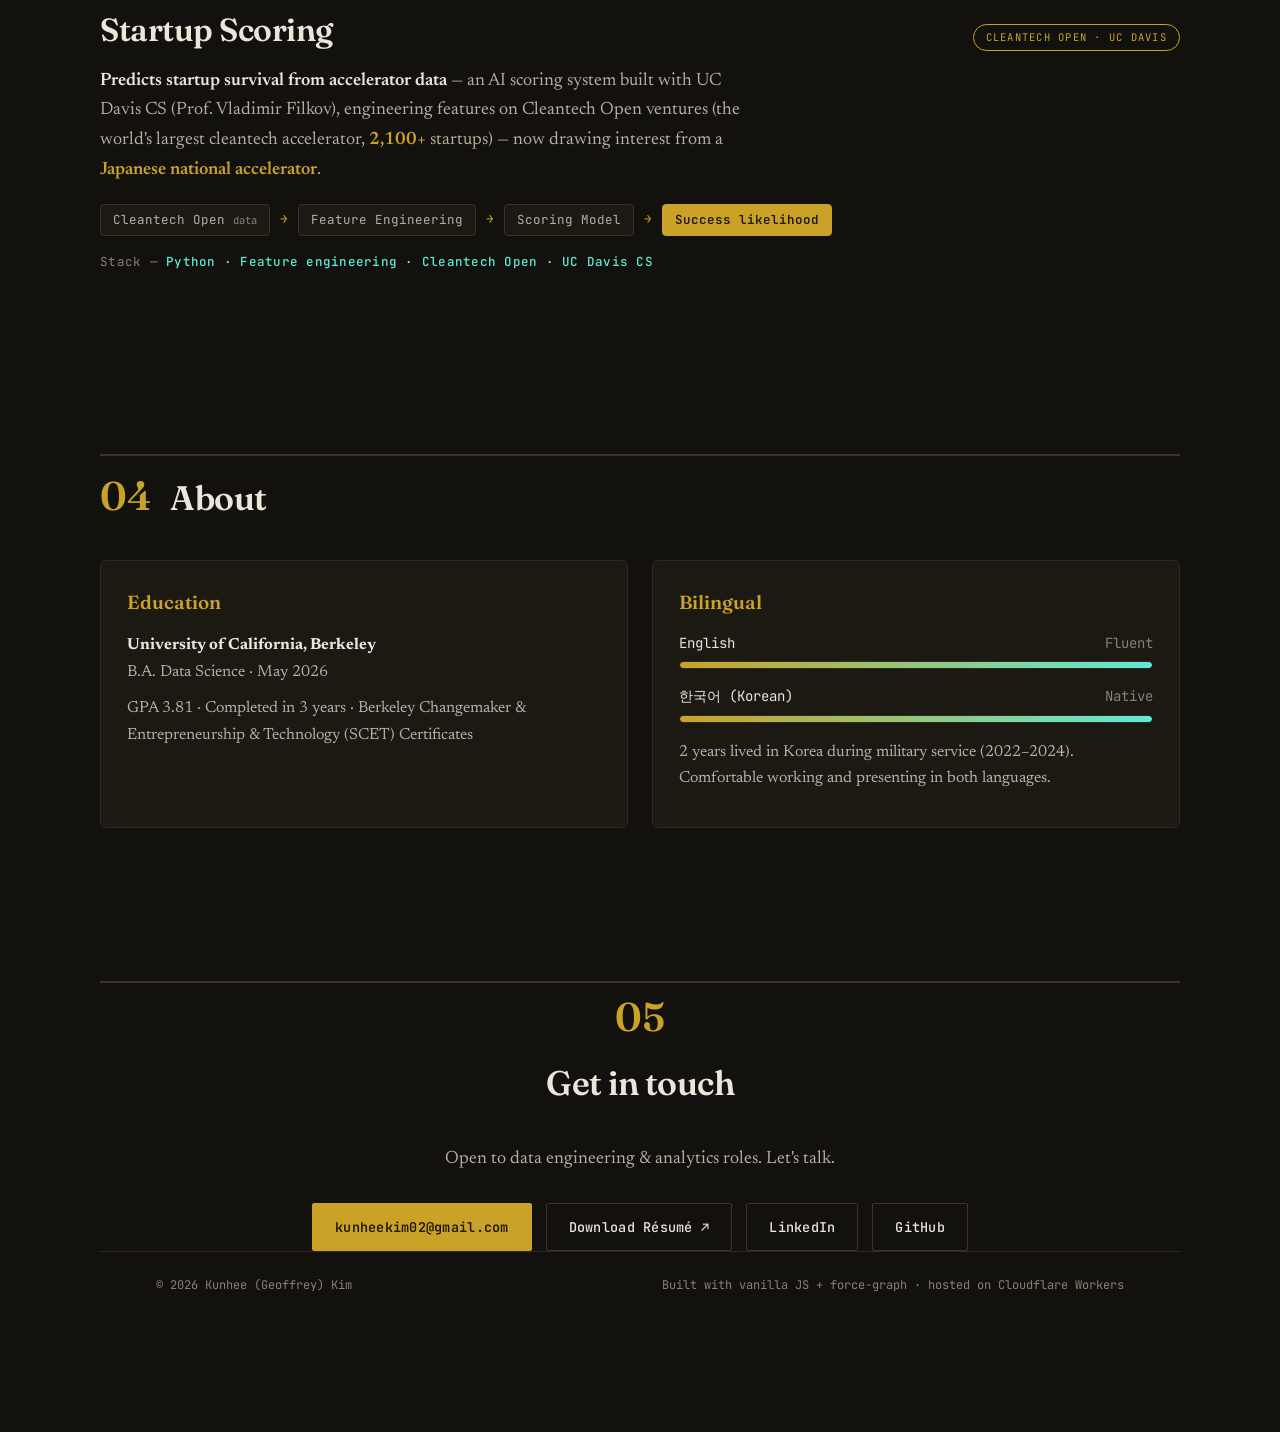
==== commit fd765c1c: "Add hero availability line, fix footer, and wire Web Analytics worker. Show recruiting availability " ====
--- a/website/index.html
+++ b/website/index.html
@@ -29,7 +29,7 @@
   <link rel="preconnect" href="https://fonts.googleapis.com">
   <link rel="preconnect" href="https://fonts.gstatic.com" crossorigin>
   <link href="https://fonts.googleapis.com/css2?family=Fraunces:ital,opsz,wght@0,9..144,400;0,9..144,500;0,9..144,600;0,9..144,700;1,9..144,500;1,9..144,600&family=Newsreader:opsz,wght@6..72,400;6..72,500&family=Inter:wght@400;500;600&family=JetBrains+Mono:wght@400;500;600;700&display=swap" rel="stylesheet">
-  <link rel="stylesheet" href="styles.css?v=20260629p">
+  <link rel="stylesheet" href="styles.css?v=20260629q">
 </head>
 <body>
 
@@ -71,6 +71,7 @@
         <h1 class="headline" data-i18n-html="hero_headline">The engineer who builds the <em>pipeline</em>, not just the product.</h1>
         <p class="lede"><span class="first" data-i18n="lede_first">I design and scale</span> <span data-i18n="lede_rest">production data pipelines, multi-terabyte data lakes and warehouses, and ML/NLP systems — from SEC filing graphs to real-time routing engines.</span></p>
         <p class="byline">By <b>Kunhee (Geoffrey) Kim</b> · <span data-i18n="byline_role">Financial Data Analyst, Global Key Advisors</span></p>
+        <p class="hero-avail"><i aria-hidden="true"></i> Open to data engineering &amp; analytics roles · 2026</p>
         <div class="hero-cta">
           <a class="btn btn-primary" href="#graph" data-i18n="hero_explore">Read the work</a>
           <a class="btn btn-ghost" href="#contact" data-i18n="hero_contact">Get in touch</a>
@@ -294,13 +295,13 @@
     </div>
     <footer class="footer">
       <span>© <span id="year"></span> Kunhee (Geoffrey) Kim</span>
-      <span class="muted" data-i18n="footer_built">Built with vanilla JS + force-graph · hosted on Cloudflare Pages</span>
+      <span class="muted">Built with vanilla JS + force-graph · hosted on Cloudflare Workers</span>
     </footer>
   </section>
 
-  <script src="vendor/lenis.min.js?v=20260629p"></script>
+  <script src="vendor/lenis.min.js?v=20260629q"></script>
   <script src="vendor/force-graph.min.js?v=20260629a"></script>
-  <script src="enhance.js?v=20260629p"></script>
-  <script src="app.js?v=20260629p"></script>
+  <script src="enhance.js?v=20260629q"></script>
+  <script src="app.js?v=20260629q"></script>
 </body>
 </html>
--- a/website/styles.css
+++ b/website/styles.css
@@ -158,7 +158,13 @@
 .lede .first { font-family: var(--display); font-weight: 500; color: var(--ink); }
 .byline { margin-top: clamp(14px, 2vh, 22px); font-family: var(--mono); font-size: 12.5px; color: var(--muted); letter-spacing: 0.02em; opacity: 0; animation: heroIn .8s var(--ease-out) 1.45s forwards; }
 .byline b { color: var(--ink); font-weight: 600; }
-.hero-cta { display: flex; gap: 14px; margin-top: clamp(18px, 3vh, 30px); flex-wrap: wrap; opacity: 0; animation: heroIn .8s var(--ease-out) 1.55s forwards; }
+.hero-avail {
+  display: inline-flex; align-items: center; gap: 8px; margin-top: clamp(10px, 1.6vh, 16px);
+  font-family: var(--mono); font-size: 11.5px; letter-spacing: 0.06em; text-transform: uppercase;
+  color: var(--teal); opacity: 0; animation: heroIn .8s var(--ease-out) 1.48s forwards;
+}
+.hero-avail i { width: 7px; height: 7px; border-radius: 50%; background: var(--teal); box-shadow: 0 0 8px rgba(94,234,212,0.55); animation: livePulse 2s ease infinite; flex: none; }
+.hero-cta { display: flex; gap: 14px; margin-top: clamp(16px, 2.6vh, 26px); flex-wrap: wrap; opacity: 0; animation: heroIn .8s var(--ease-out) 1.58s forwards; }
 
 .btn { font-family: var(--mono); font-size: 13.5px; font-weight: 500; padding: 12px 22px; cursor: pointer; border: 1.5px solid var(--border-strong); transition: transform .2s var(--ease-out), background .18s, border-color .18s, color .18s; display: inline-block; letter-spacing: 0.02em; border-radius: 2px; }
 .btn-primary { background: var(--gold); color: #211803; border-color: var(--gold); font-weight: 600; }
